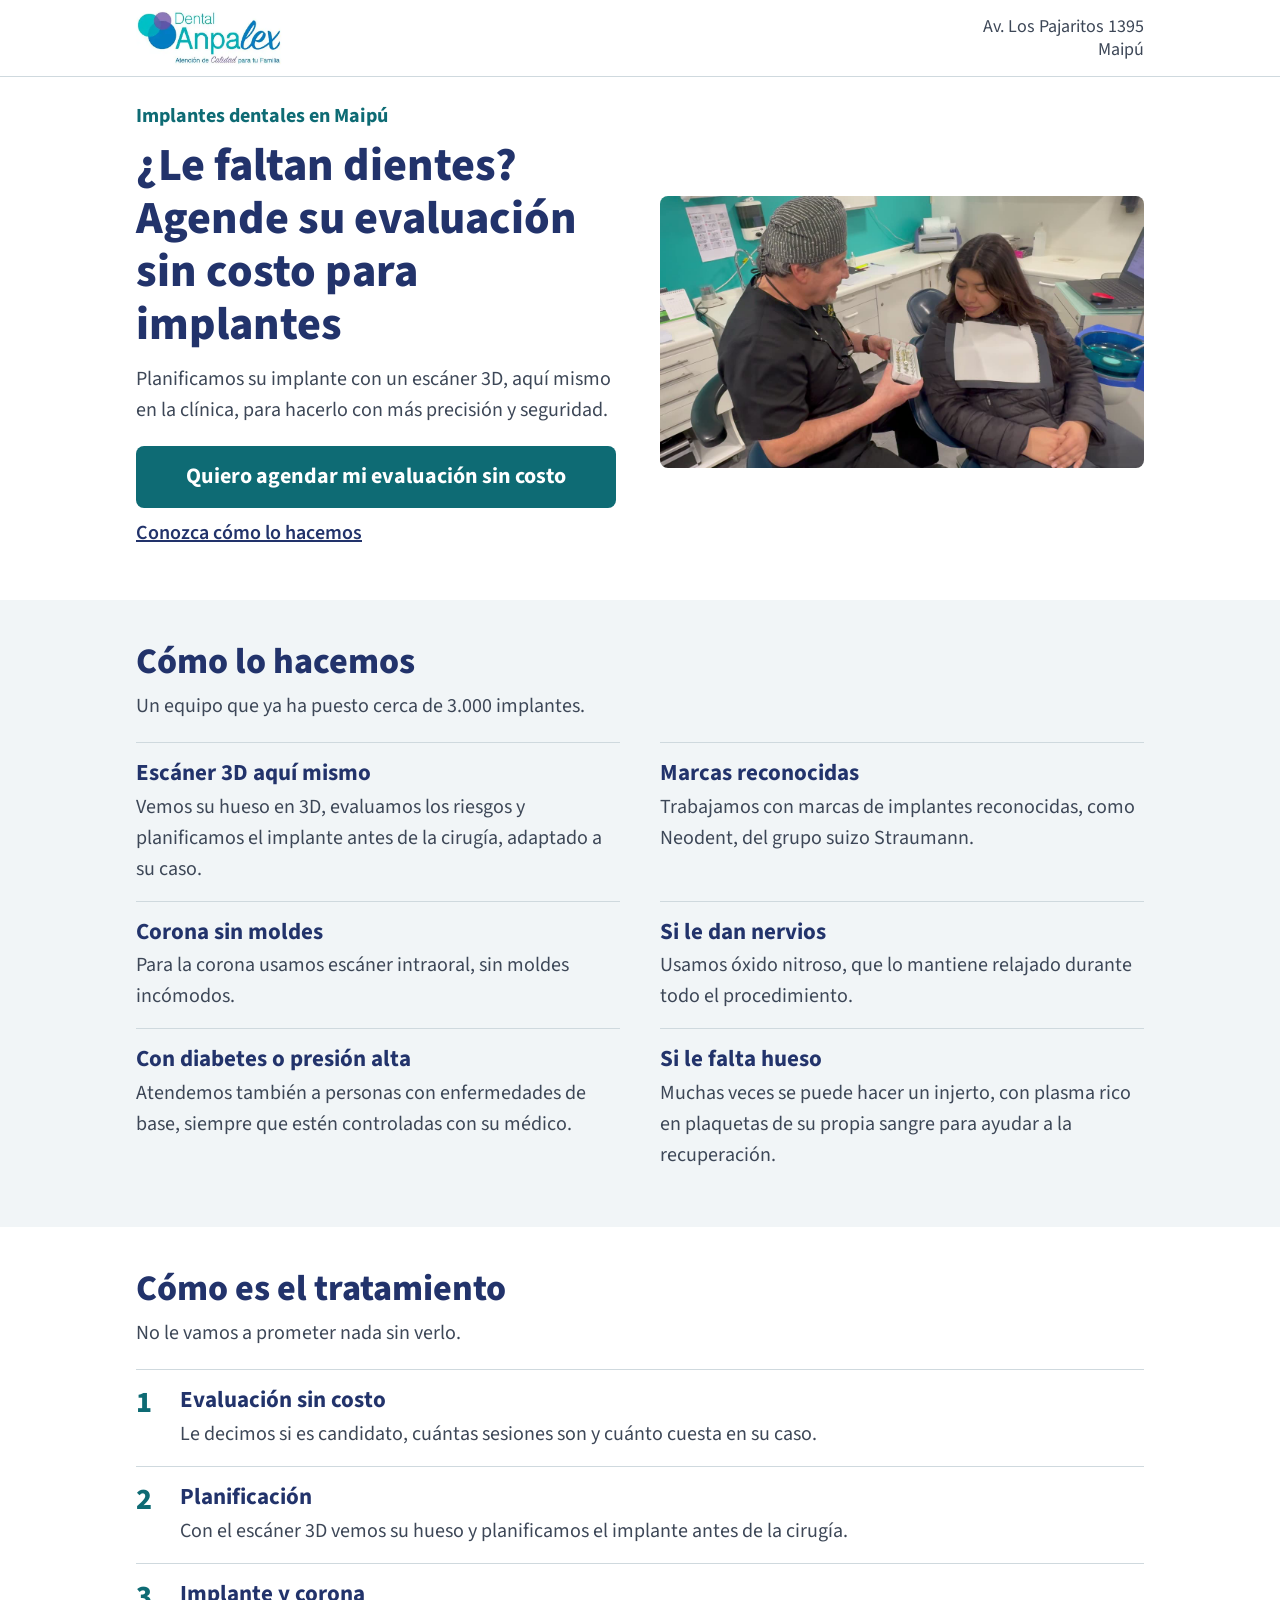
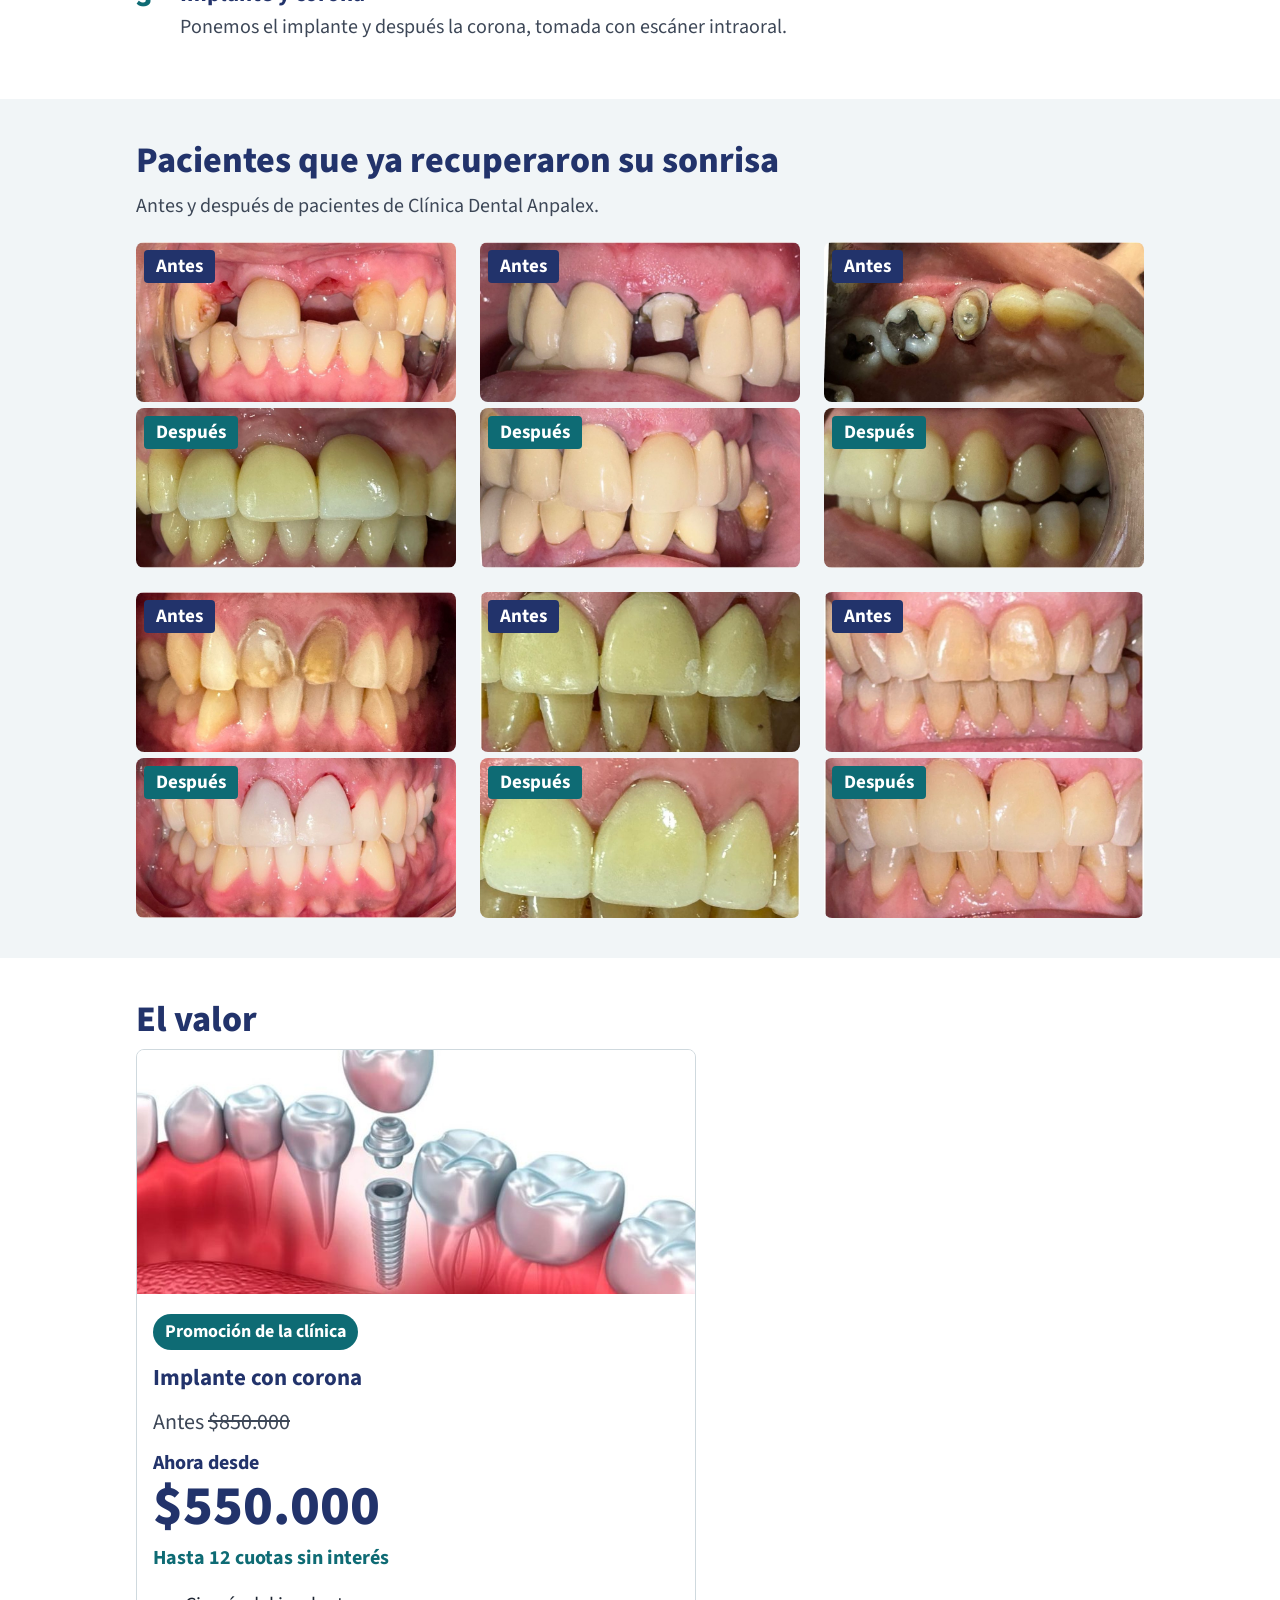
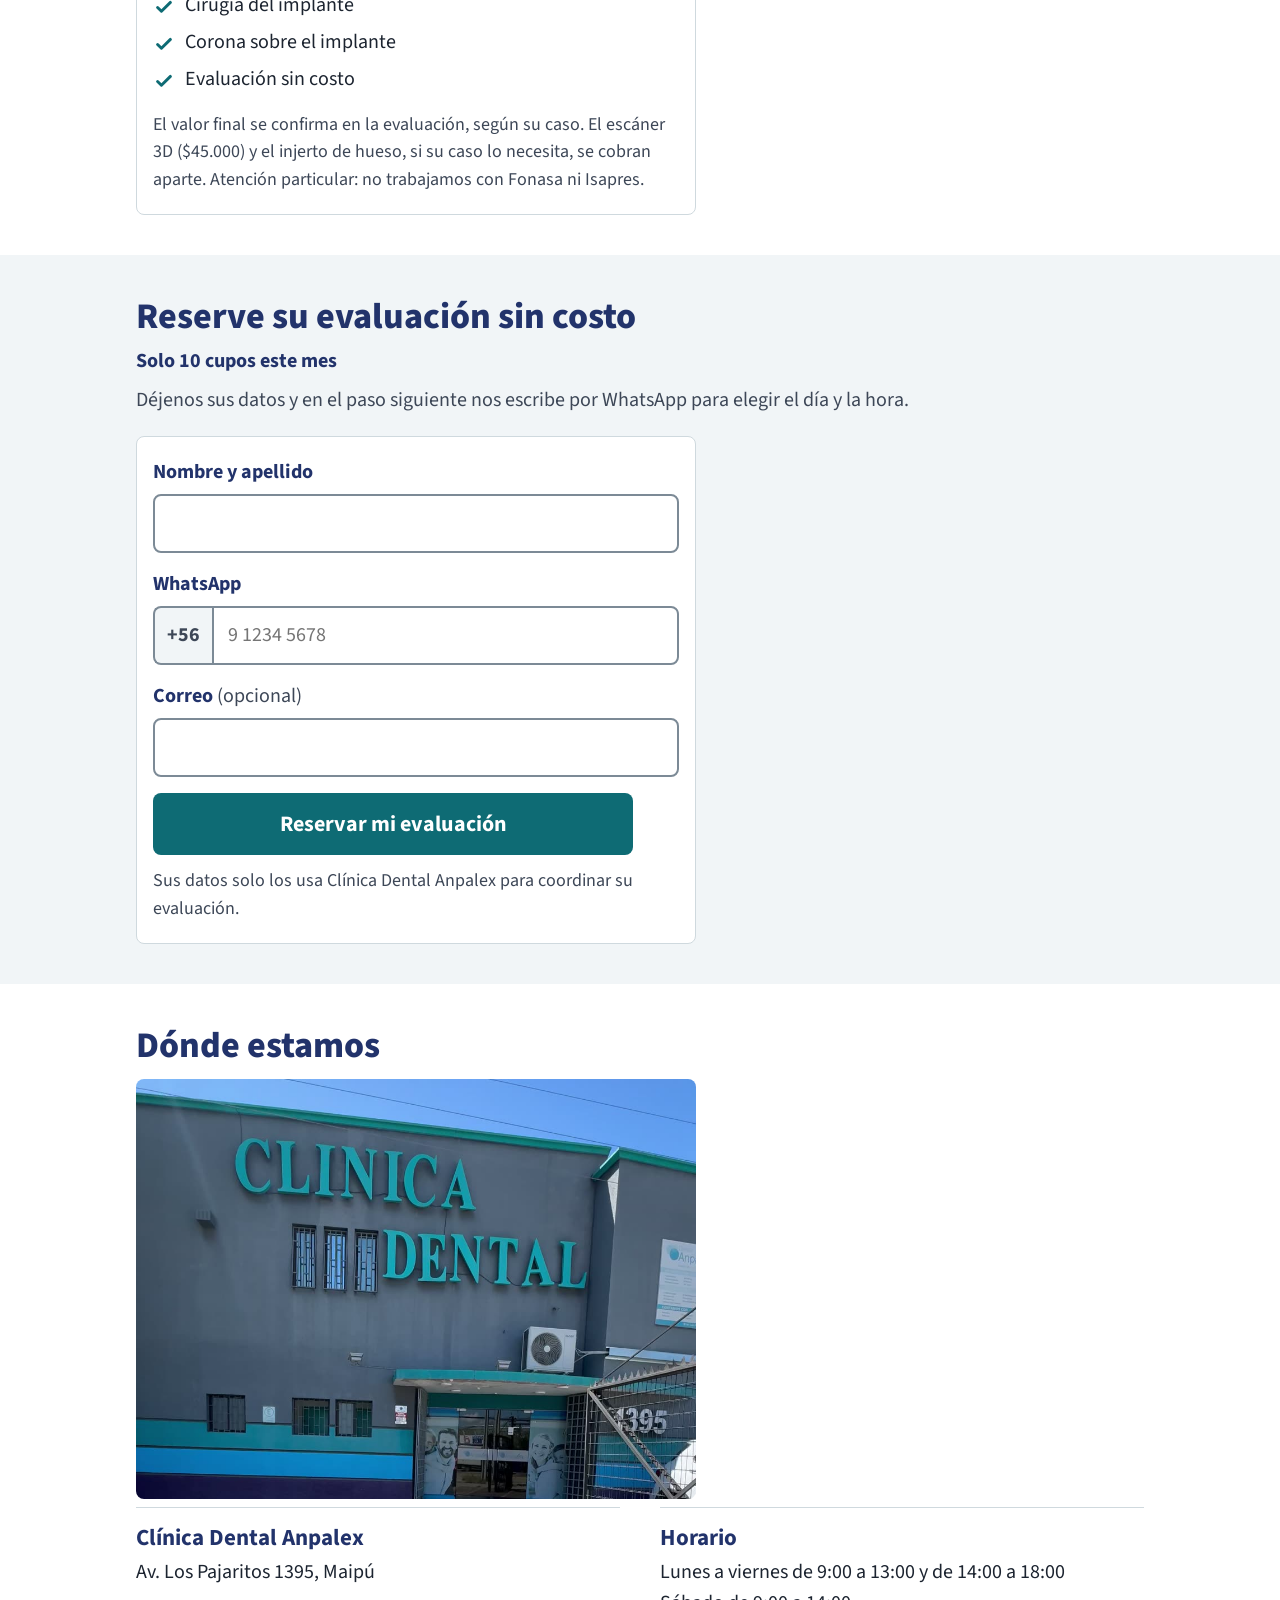
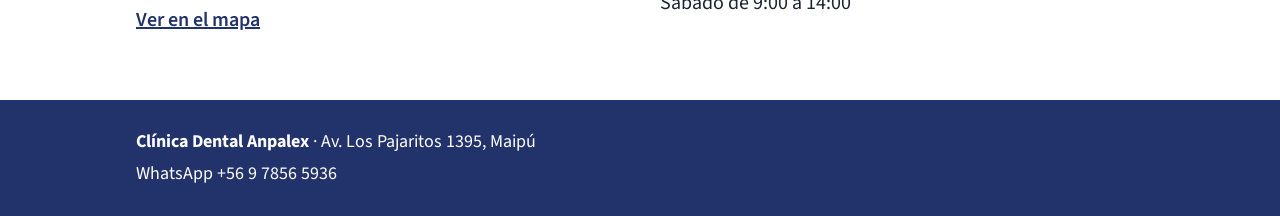
==== index.html @ 8068772f "Promoción: antes $850.000, ahora desde $550.000" ====
<!doctype html>
<html lang="es-CL">
<head>
  <meta charset="utf-8">
  <meta name="viewport" content="width=device-width, initial-scale=1">
  <title>Implantes dentales en Maipú | Clínica Dental Anpalex</title>
  <meta name="description" content="Promoción: implante con corona antes $850.000, ahora desde $550.000, hasta 12 cuotas sin interés y evaluación sin costo. Clínica Dental Anpalex, Av. Los Pajaritos 1395, Maipú.">
  <meta property="og:title" content="Implantes dentales en Maipú | Clínica Dental Anpalex">
  <meta property="og:description" content="Evaluación sin costo. Promoción: implante con corona antes $850.000, ahora desde $550.000, hasta 12 cuotas sin interés.">
  <meta property="og:image" content="img/implante.jpg">
  <link rel="icon" href="img/logo-anpalex.png">
  <link rel="preconnect" href="https://fonts.googleapis.com">
  <link rel="preconnect" href="https://fonts.gstatic.com" crossorigin>
  <link href="https://fonts.googleapis.com/css2?family=Source+Sans+3:wght@400;600;700;800&display=swap" rel="stylesheet">
  <link rel="stylesheet" href="estilos.css">
  <script src="config.js"></script>
  <script src="pixel.js"></script>
</head>
<body>

  <div class="aviso-borrador" id="avisoBorrador" hidden>BORRADOR · los recuadros amarillos son lo que falta que mande la clínica</div>

  <header class="cabecera">
    <div class="envoltura">
      <img src="img/logo-anpalex.png" alt="Clínica Dental Anpalex" width="463" height="177">
      <div class="lugar">Av. Los Pajaritos 1395<br>Maipú</div>
    </div>
  </header>

  <!-- 1. Portada -->
  <section class="portada">
    <div class="envoltura">
      <div class="portada-texto">
        <span class="etiqueta">Implantes dentales en Maipú</span>
        <h1>¿Le faltan dientes? Agende su evaluación sin costo para implantes</h1>
        <p class="bajada">Planificamos su implante con un escáner 3D, aquí mismo en la clínica, para hacerlo con más precisión y seguridad.</p>
        <a class="boton" href="#reservar">Quiero agendar mi evaluación sin costo</a>
        <a class="secundario" href="#video">Conozca cómo lo hacemos</a>
      </div>
      <img class="foto" src="img/doctor-paciente.jpg" alt="Doctor de la clínica mostrándole un implante a una paciente en el sillón" width="1280" height="720">
    </div>
  </section>

  <!-- 2. Video del doctor (guion P) -->
  <section id="video">
    <div class="envoltura angosto">
      <div class="video" id="cajaVideo">
        <div class="hueco">Aquí va el video horizontal de la clínica (guion P).</div>
      </div>
    </div>
  </section>

  <!-- 3. Cómo lo hacemos -->
  <section class="gris" id="como">
    <div class="envoltura">
      <h2>Cómo lo hacemos</h2>
      <p class="sub">Un equipo que ya ha puesto cerca de 3.000 implantes.</p>
      <div class="grilla">
        <div class="tarjeta">
          <div><h3>Escáner 3D aquí mismo</h3><p>Vemos su hueso en 3D, evaluamos los riesgos y planificamos el implante antes de la cirugía, adaptado a su caso.</p></div>
        </div>
        <div class="tarjeta">
          <div><h3>Marcas reconocidas</h3><p>Trabajamos con marcas de implantes reconocidas, como Neodent, del grupo suizo Straumann.</p></div>
        </div>
        <div class="tarjeta">
          <div><h3>Corona sin moldes</h3><p>Para la corona usamos escáner intraoral, sin moldes incómodos.</p></div>
        </div>
        <div class="tarjeta">
          <div><h3>Si le dan nervios</h3><p>Usamos óxido nitroso, que lo mantiene relajado durante todo el procedimiento.</p></div>
        </div>
        <div class="tarjeta">
          <div><h3>Con diabetes o presión alta</h3><p>Atendemos también a personas con enfermedades de base, siempre que estén controladas con su médico.</p></div>
        </div>
        <div class="tarjeta">
          <div><h3>Si le falta hueso</h3><p>Muchas veces se puede hacer un injerto, con plasma rico en plaquetas de su propia sangre para ayudar a la recuperación.</p></div>
        </div>
      </div>
    </div>
  </section>

  <!-- 4. Cómo es el tratamiento -->
  <section>
    <div class="envoltura">
      <h2>Cómo es el tratamiento</h2>
      <p class="sub">No le vamos a prometer nada sin verlo.</p>
      <ol class="pasos">
        <li><div class="num">1</div><h3>Evaluación sin costo</h3><p>Le decimos si es candidato, cuántas sesiones son y cuánto cuesta en su caso.</p></li>
        <li><div class="num">2</div><h3>Planificación</h3><p>Con el escáner 3D vemos su hueso y planificamos el implante antes de la cirugía.</p></li>
        <li><div class="num">3</div><h3>Implante y corona</h3><p>Ponemos el implante y después la corona, tomada con escáner intraoral.</p></li>
      </ol>
    </div>
  </section>

  <!-- 5. Pacientes reales (fotos que mandó la clínica el 27-10, chat 53) -->
  <section class="gris">
    <div class="envoltura">
      <h2>Pacientes que ya recuperaron su sonrisa</h2>
      <p class="sub">Antes y después de pacientes de Clínica Dental Anpalex.</p>
      <div class="casos">
        <figure class="caso">
          <div><span>Antes</span><img src="img/caso-1-antes.jpg" alt="Dientes del paciente 1 antes del tratamiento" width="1000" height="500" loading="lazy"></div>
          <div><span class="despues">Después</span><img src="img/caso-1-despues.jpg" alt="Dientes del paciente 1 después del tratamiento" width="1000" height="500" loading="lazy"></div>
        </figure>
        <figure class="caso">
          <div><span>Antes</span><img src="img/caso-2-antes.jpg" alt="Dientes del paciente 2 antes del tratamiento" width="1000" height="500" loading="lazy"></div>
          <div><span class="despues">Después</span><img src="img/caso-2-despues.jpg" alt="Dientes del paciente 2 después del tratamiento" width="1000" height="500" loading="lazy"></div>
        </figure>
        <figure class="caso">
          <div><span>Antes</span><img src="img/caso-3-antes.jpg" alt="Dientes del paciente 3 antes del tratamiento" width="1000" height="500" loading="lazy"></div>
          <div><span class="despues">Después</span><img src="img/caso-3-despues.jpg" alt="Dientes del paciente 3 después del tratamiento" width="1000" height="500" loading="lazy"></div>
        </figure>
        <figure class="caso">
          <div><span>Antes</span><img src="img/caso-4-antes.jpg" alt="Dientes del paciente 4 antes del tratamiento" width="1000" height="500" loading="lazy"></div>
          <div><span class="despues">Después</span><img src="img/caso-4-despues.jpg" alt="Dientes del paciente 4 después del tratamiento" width="1000" height="500" loading="lazy"></div>
        </figure>
        <figure class="caso">
          <div><span>Antes</span><img src="img/caso-5-antes.jpg" alt="Dientes del paciente 5 antes del tratamiento" width="1000" height="500" loading="lazy"></div>
          <div><span class="despues">Después</span><img src="img/caso-5-despues.jpg" alt="Dientes del paciente 5 después del tratamiento" width="1000" height="500" loading="lazy"></div>
        </figure>
        <figure class="caso">
          <div><span>Antes</span><img src="img/caso-6-antes.jpg" alt="Dientes del paciente 6 antes del tratamiento" width="1000" height="500" loading="lazy"></div>
          <div><span class="despues">Después</span><img src="img/caso-6-despues.jpg" alt="Dientes del paciente 6 después del tratamiento" width="1000" height="500" loading="lazy"></div>
        </figure>
      </div>
    </div>
  </section>

  <!-- 6. Precio -->
  <section>
    <div class="envoltura">
      <h2>El valor</h2>
      <div class="precio">
        <img src="img/implante.jpg" alt="Implante dental con su corona" width="800" height="444">
        <div class="cuerpo">
          <span class="promo">Promoción de la clínica</span>
          <p class="nombre">Implante con corona</p>
          <p class="antes">Antes <s>$850.000</s></p>
          <p class="desde ahora">Ahora desde</p>
          <div class="valor">$550.000</div>
          <span class="cuotas">Hasta 12 cuotas sin interés</span>
          <ul class="incluye">
            <li>Cirugía del implante</li>
            <li>Corona sobre el implante</li>
            <li>Evaluación sin costo</li>
          </ul>
          <p class="letra-chica">El valor final se confirma en la evaluación, según su caso. El escáner 3D ($45.000) y el injerto de hueso, si su caso lo necesita, se cobran aparte. Atención particular: no trabajamos con Fonasa ni Isapres.</p>
        </div>
      </div>
    </div>
  </section>

  <!-- 7. Cupos + formulario -->
  <section class="gris" id="reservar">
    <div class="envoltura">
      <h2>Reserve su evaluación sin costo</h2>
      <span class="cupos">Solo 10 cupos este mes</span>
      <p class="sub">Déjenos sus datos y en el paso siguiente nos escribe por WhatsApp para elegir el día y la hora.</p>
      <form class="formulario" id="formulario" novalidate>
        <div class="campo" id="campoNombre">
          <label for="nombre">Nombre y apellido</label>
          <input id="nombre" name="nombre" autocomplete="name" required>
          <div class="error">Escriba su nombre y apellido.</div>
        </div>
        <div class="campo" id="campoTelefono">
          <label for="telefono">WhatsApp</label>
          <div class="prefijo"><b>+56</b><input id="telefono" name="telefono" type="tel" inputmode="numeric" autocomplete="tel-national" placeholder="9 1234 5678" required></div>
          <div class="error">Escriba un celular de 9 dígitos que empiece con 9.</div>
        </div>
        <div class="campo" id="campoCorreo">
          <label for="correo">Correo <span>(opcional)</span></label>
          <input id="correo" name="correo" type="email" autocomplete="email">
          <div class="error">Revise el correo o déjelo en blanco.</div>
        </div>
        <button class="boton ancho" type="submit" id="enviar">Reservar mi evaluación</button>
        <p class="privacidad">Sus datos solo los usa Clínica Dental Anpalex para coordinar su evaluación.</p>
      </form>
    </div>
  </section>

  <!-- 8. La clínica -->
  <section>
    <div class="envoltura">
      <h2>Dónde estamos</h2>
      <img class="foto" src="img/fachada.jpg" alt="Fachada de Clínica Dental Anpalex, Av. Los Pajaritos 1395" width="1000" height="750" loading="lazy">
      <div class="clinica">
        <div class="tarjeta">
          <h3>Clínica Dental Anpalex</h3>
          <p>Av. Los Pajaritos 1395, Maipú</p>
          <p style="margin-top:8px;"><a href="https://www.google.com/maps/search/?api=1&query=Av.+Los+Pajaritos+1395,+Maip%C3%BA" target="_blank" rel="noopener">Ver en el mapa</a></p>
        </div>
        <div class="tarjeta">
          <h3>Horario</h3>
          <p>Lunes a viernes de 9:00 a 13:00 y de 14:00 a 18:00</p>
          <p>Sábado de 9:00 a 14:00</p>
        </div>
      </div>
    </div>
  </section>

  <footer>
    <div class="envoltura">
      <p><strong>Clínica Dental Anpalex</strong> · Av. Los Pajaritos 1395, Maipú</p>
      <p>WhatsApp +56 9 7856 5936</p>
    </div>
  </footer>

  <div class="fijo" id="fijo"><a class="boton ancho" href="#reservar">Reservar mi evaluación sin costo</a></div>

  <script>
    (function () {
      var C = window.ANPALEX || {};

      // Video: si está configurado, reemplaza el recuadro amarillo. Si no, la sección se quita
      // (la página ya está publicada: el público no debe ver el recuadro) y el enlace baja a «Cómo lo hacemos».
      if (!C.video) {
        document.getElementById("video").remove();
        document.querySelector('.portada .secundario').setAttribute("href", "#como");
      } else {
        var caja = document.getElementById("cajaVideo");
        caja.innerHTML = /youtube\.com|youtu\.be/.test(C.video)
          ? '<iframe src="' + C.video + '" title="Implantes en Clínica Anpalex" allow="accelerometer; autoplay; encrypted-media; picture-in-picture" allowfullscreen></iframe>'
          : '<video src="' + C.video + '" controls playsinline preload="metadata"></video>';
      }

      // Aviso de borrador mientras quede algún recuadro amarillo
      if (document.querySelector(".hueco")) document.getElementById("avisoBorrador").hidden = false;

      // Botón fijo: se esconde cuando está a la vista el botón de arriba o el formulario
      var fijo = document.getElementById("fijo");
      if ("IntersectionObserver" in window) {
        var aLaVista = new Map();
        var observador = new IntersectionObserver(function (e) {
          e.forEach(function (x) { aLaVista.set(x.target, x.isIntersecting); });
          fijo.classList.toggle("oculto", Array.from(aLaVista.values()).some(Boolean));
        }, { threshold: 0.15 });
        observador.observe(document.querySelector(".portada .boton"));
        observador.observe(document.getElementById("reservar"));
      }

      // Teléfono chileno: deja 9 dígitos que empiezan con 9 (acepta que lo escriban con +56 o espacios)
      function limpiarTelefono(v) {
        var d = String(v).replace(/\D/g, "");
        if (d.length === 11 && d.indexOf("56") === 0) d = d.slice(2);
        return /^9\d{8}$/.test(d) ? d : null;
      }

      var form = document.getElementById("formulario");
      form.addEventListener("submit", function (ev) {
        ev.preventDefault();
        var nombre = form.nombre.value.trim().replace(/\s+/g, " ");
        var telefono = limpiarTelefono(form.telefono.value);
        var correo = form.correo.value.trim();
        var okNombre = nombre.length >= 3;
        var okCorreo = !correo || /^[^\s@]+@[^\s@]+\.[^\s@]+$/.test(correo);
        document.getElementById("campoNombre").classList.toggle("mal", !okNombre);
        document.getElementById("campoTelefono").classList.toggle("mal", !telefono);
        document.getElementById("campoCorreo").classList.toggle("mal", !okCorreo);
        if (!okNombre || !telefono || !okCorreo) return;

        var params = new URLSearchParams(location.search);
        var datos = {
          nombre: nombre,
          telefono: "56" + telefono,
          correo: correo,
          origen: "pagina-implantes",
          utm_source: params.get("utm_source") || "",
          utm_campaign: params.get("utm_campaign") || "",
          utm_content: params.get("utm_content") || "",
          fbclid: params.get("fbclid") || "",
        };

        var boton = document.getElementById("enviar");
        boton.disabled = true;
        boton.textContent = "Enviando…";

        if (window.fbq) window.fbq("track", "Lead", { content_name: "Implantes" });

        var irAGracias = function () {
          location.href = "gracias.html?n=" + encodeURIComponent(nombre.split(" ")[0]);
        };
        if (!C.guardarDatosEn) return irAGracias();
        var listo = false;
        var seguir = function () { if (!listo) { listo = true; irAGracias(); } };
        fetch(C.guardarDatosEn, {
          method: "POST",
          headers: { "Content-Type": "application/json" },
          body: JSON.stringify(datos),
          keepalive: true,
        }).then(seguir, seguir);
        setTimeout(seguir, 2500);
      });
    })();
  </script>
</body>
</html>
---- estilos.css ----
:root {
  --azul: #22336b;
  --boton: #0e6b74;
  --boton-osc: #0a545b;
  --texto: #1c2430;
  --suave: #3d4757;
  --fondo: #ffffff;
  --fondo-2: #f1f5f7;
  --borde: #cfd9de;
  --borde-campo: #7c8a96;
  --rojo: #a61b12;
  --verde-wa: #0f7a3d;
  --radio: 8px;
}

* { box-sizing: border-box; }
html { scroll-behavior: smooth; }
@media (prefers-reduced-motion: reduce) { html { scroll-behavior: auto; } }
body {
  margin: 0;
  font-family: "Source Sans 3", system-ui, -apple-system, "Segoe UI", Roboto, sans-serif;
  color: var(--texto);
  background: var(--fondo);
  font-size: 20px;
  line-height: 1.55;
}
img { max-width: 100%; height: auto; display: block; }
a { color: inherit; }
:focus-visible { outline: 3px solid var(--azul); outline-offset: 2px; }

.envoltura { max-width: 1040px; margin: 0 auto; padding: 0 16px; }
.angosto { max-width: 720px; }
.foto { width: 100%; border-radius: var(--radio); }

/* Encabezado */
.cabecera { border-bottom: 1px solid var(--borde); background: #fff; }
.cabecera .envoltura { display: flex; align-items: center; justify-content: space-between; min-height: 76px; padding-top: 8px; padding-bottom: 8px; gap: 12px; }
.cabecera img { height: 56px; width: auto; flex: none; }
.cabecera .lugar { font-size: 18px; line-height: 1.3; color: var(--suave); text-align: right; }

/* Títulos */
h1 { font-size: clamp(32px, 8.4vw, 46px); line-height: 1.15; font-weight: 800; color: var(--azul); margin: 8px 0 12px; }
h2 { font-size: clamp(29px, 7vw, 36px); line-height: 1.2; font-weight: 800; color: var(--azul); margin: 0 0 8px; }
h3 { font-size: 23px; line-height: 1.25; font-weight: 700; color: var(--azul); margin: 0 0 4px; }

/* Portada */
.portada { padding: 24px 0 40px; }
.portada .envoltura { display: grid; gap: 24px; }
@media (min-width: 900px) { .portada .envoltura { grid-template-columns: 1fr 1fr; gap: 40px; align-items: center; } }
.etiqueta { display: block; color: var(--boton); font-weight: 700; font-size: 20px; }
.bajada { color: var(--suave); margin: 0 0 20px; }

/* Botones */
.boton {
  display: flex; align-items: center; justify-content: center; gap: 10px;
  width: 100%; min-height: 62px; padding: 12px 20px;
  background: var(--boton); color: #fff; text-decoration: none; text-align: center;
  border: 0; border-radius: var(--radio); cursor: pointer;
  font: inherit; font-size: 22px; font-weight: 700; line-height: 1.25;
}
.boton:hover { background: var(--boton-osc); }
.boton.wa { background: var(--verde-wa); }
.boton.wa:hover { background: #0b5f2f; }
.boton:disabled { opacity: .7; cursor: default; }
.secundario { display: flex; align-items: center; justify-content: center; min-height: 52px; color: var(--azul); font-weight: 600; }

/* Secciones */
section { padding: 40px 0; }
section.gris { background: var(--fondo-2); }
.sub { color: var(--suave); margin: 0 0 20px; }

/* Video */
.video { position: relative; aspect-ratio: 16 / 9; border-radius: var(--radio); overflow: hidden; background: #0f1b33; }
.video iframe, .video video { position: absolute; inset: 0; width: 100%; height: 100%; border: 0; }

/* Huecos del borrador (lo que falta que mande la clínica) */
.hueco { border: 2px dashed #e0a100; background: #fff8e6; color: #7a5a00; border-radius: var(--radio); display: flex; align-items: center; justify-content: center; text-align: center; padding: 20px; font-weight: 700; font-size: 18px; }
.video .hueco { position: absolute; inset: 0; }
.aviso-borrador { background: #fff3cd; color: #6b5200; text-align: center; font-size: 18px; font-weight: 700; padding: 8px 16px; }

/* Lista de «Cómo lo hacemos» */
.grilla { display: grid; grid-template-columns: 1fr; column-gap: 40px; }
@media (min-width: 720px) { .grilla { grid-template-columns: 1fr 1fr; } }
.tarjeta { border-top: 1px solid var(--borde); padding: 16px 0; }
.tarjeta p { margin: 0; color: var(--suave); }

/* Pasos */
.pasos { list-style: none; padding: 0; margin: 0; }
.pasos li { display: grid; grid-template-columns: 44px 1fr; border-top: 1px solid var(--borde); padding: 16px 0; }
.pasos .num { grid-row: 1 / span 2; font-size: 30px; line-height: 1.1; font-weight: 800; color: var(--boton); }
.pasos p { margin: 0; color: var(--suave); }

/* Casos */
.casos { display: grid; grid-template-columns: 1fr; gap: 24px; }
.casos .hueco { aspect-ratio: 1 / 1; }
.caso { margin: 0; display: grid; gap: 6px; }
.caso div { position: relative; }
.caso img { width: 100%; height: auto; aspect-ratio: 2 / 1; object-fit: cover; border-radius: var(--radio); }
.caso span { position: absolute; top: 8px; left: 8px; padding: 2px 12px; border-radius: 4px; background: var(--azul); color: #fff; font-size: 19px; font-weight: 700; }
.caso span.despues { background: var(--boton); }
@media (min-width: 720px) { .casos { grid-template-columns: 1fr 1fr; } }
@media (min-width: 1000px) { .casos { grid-template-columns: 1fr 1fr 1fr; } }

/* Precio */
.precio { border: 1px solid var(--borde); border-radius: var(--radio); overflow: hidden; max-width: 560px; }
.precio img { width: 100%; height: auto; aspect-ratio: 16 / 7; object-fit: cover; }
.precio .cuerpo { padding: 20px 16px; }
.precio .nombre { font-weight: 700; color: var(--azul); font-size: 23px; margin: 0; }
.precio .desde { color: var(--suave); margin: 8px 0 0; }
.precio .promo { display: inline-block; background: var(--boton); color: #fff; font-weight: 700; font-size: 18px; padding: 4px 12px; border-radius: 999px; margin-bottom: 10px; }
.precio .antes { color: var(--suave); font-size: 22px; margin: 10px 0 0; }
.precio .antes s { text-decoration-line: line-through; text-decoration-thickness: 2px; }
.precio .ahora { color: var(--azul); font-weight: 700; }
.precio .valor { font-size: clamp(46px, 12vw, 56px); font-weight: 800; color: var(--azul); line-height: 1; margin: 0 0 8px; }
.precio .cuotas { display: block; color: var(--boton); font-weight: 700; }
.incluye { list-style: none; padding: 0; margin: 16px 0 0; display: grid; gap: 6px; }
.incluye li { display: flex; gap: 10px; align-items: flex-start; }
.incluye li::before { content: ""; flex: 0 0 22px; height: 22px; margin-top: 6px; background: url("data:image/svg+xml,%3Csvg xmlns='http://www.w3.org/2000/svg' viewBox='0 0 24 24' fill='none' stroke='%230e6b74' stroke-width='3.2' stroke-linecap='round' stroke-linejoin='round'%3E%3Cpath d='M5 12.5l4.2 4.2L19 7'/%3E%3C/svg%3E") center / 22px no-repeat; }
.letra-chica { font-size: 18px; color: var(--suave); margin: 16px 0 0; }

/* Cupos + formulario */
.cupos { display: block; font-weight: 700; color: var(--azul); margin: 0 0 8px; }
.formulario { background: #fff; border: 1px solid var(--borde); border-radius: var(--radio); padding: 20px 16px; max-width: 560px; }
.campo { margin-bottom: 16px; }
.campo label { display: block; font-weight: 700; margin-bottom: 6px; color: var(--azul); }
.campo label span { font-weight: 400; color: var(--suave); }
.campo input { width: 100%; min-height: 58px; font: inherit; padding: 12px 14px; border: 2px solid var(--borde-campo); border-radius: var(--radio); background: #fff; color: var(--texto); }
.campo input:focus { outline: 3px solid var(--azul); outline-offset: 0; border-color: var(--azul); }
.campo .error { display: none; color: var(--rojo); font-size: 18px; margin-top: 6px; }
.campo.mal input { border-color: var(--rojo); }
.campo.mal .error { display: block; }
.prefijo { display: flex; }
.prefijo b { display: flex; align-items: center; padding: 0 12px; border: 2px solid var(--borde-campo); border-right: 0; border-radius: var(--radio) 0 0 var(--radio); background: var(--fondo-2); font-weight: 700; color: var(--suave); }
.prefijo input { border-radius: 0 var(--radio) var(--radio) 0; }
.privacidad { font-size: 18px; color: var(--suave); margin: 12px 0 0; }

/* Clínica */
section .envoltura > .foto { margin: 12px 0 8px; max-width: 560px; }
.clinica { display: grid; column-gap: 40px; }
@media (min-width: 720px) { .clinica { grid-template-columns: 1fr 1fr; } }
.clinica p { color: var(--texto); }
.clinica a { display: inline-flex; align-items: center; min-height: 48px; color: var(--azul); font-weight: 600; }

/* Pie */
footer { background: var(--azul); color: #fff; padding: 24px 0 110px; font-size: 18px; }
footer p { margin: 4px 0; }

/* Botón fijo en el teléfono */
.fijo { position: fixed; left: 0; right: 0; bottom: 0; padding: 10px 16px calc(10px + env(safe-area-inset-bottom)); background: #fff; border-top: 1px solid var(--borde); z-index: 10; transition: transform .2s; }
.fijo.oculto { transform: translateY(110%); }
@media (min-width: 900px) { .fijo { display: none; } footer { padding-bottom: 24px; } .boton { max-width: 480px; } .secundario { justify-content: flex-start; } }

/* Página de gracias */
.gracias { padding: 32px 0 48px; }
.gracias .listo { width: 56px; height: 56px; color: var(--verde-wa); margin: 0 0 8px; }
.gracias .listo svg { width: 56px; height: 56px; }
.gracias .pasos { margin-top: 28px; }
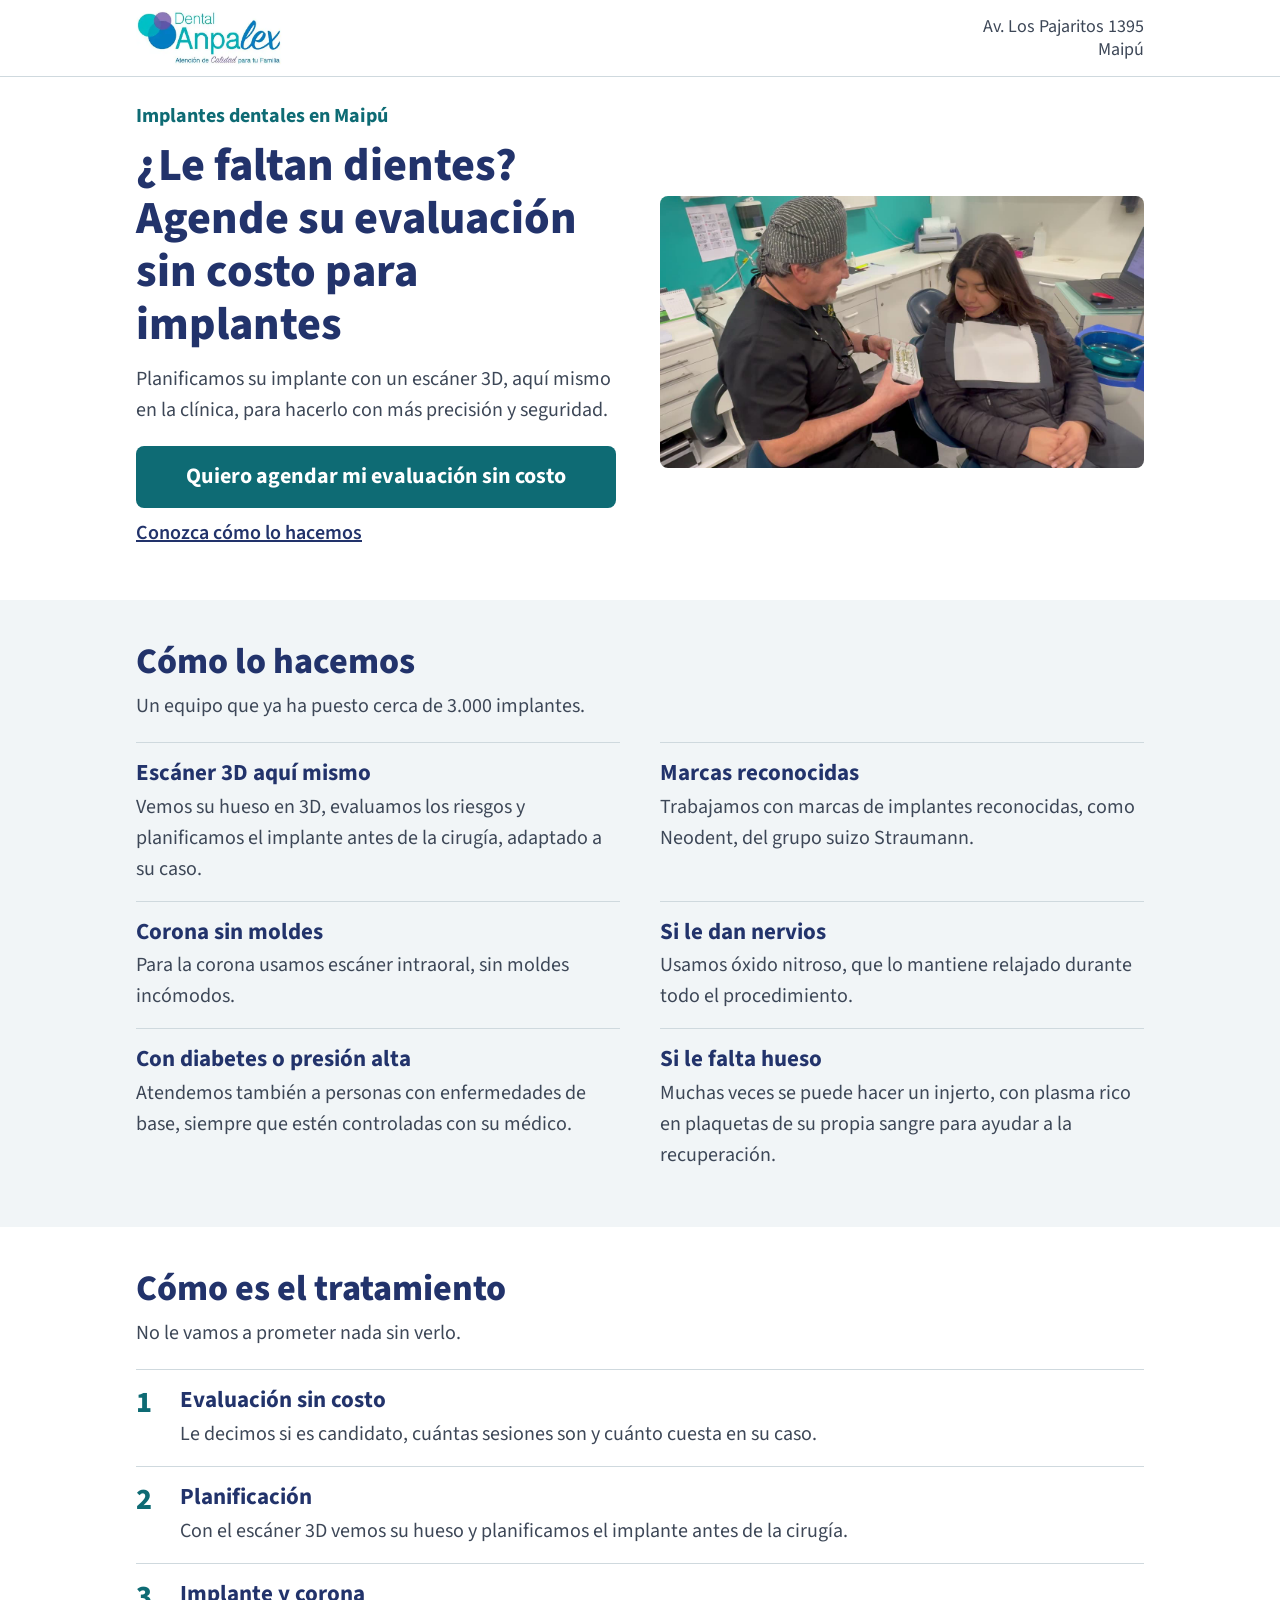
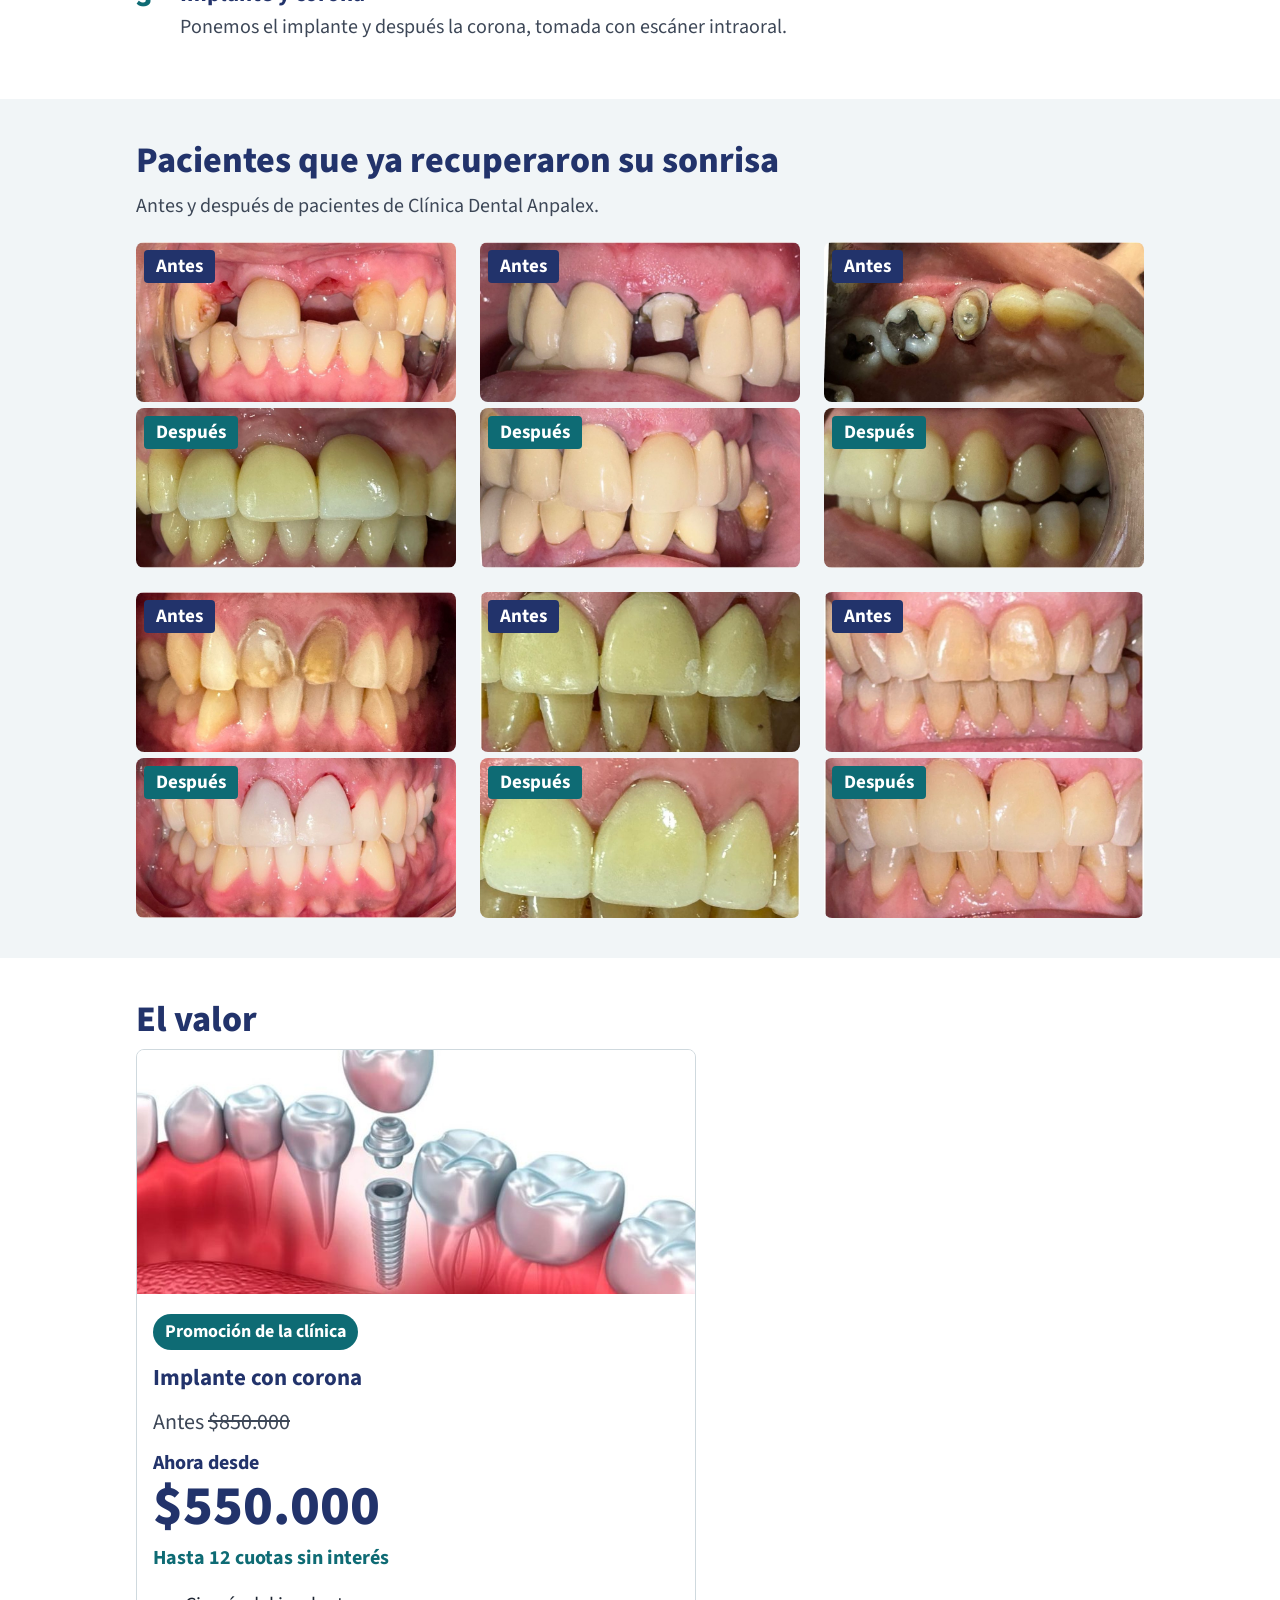
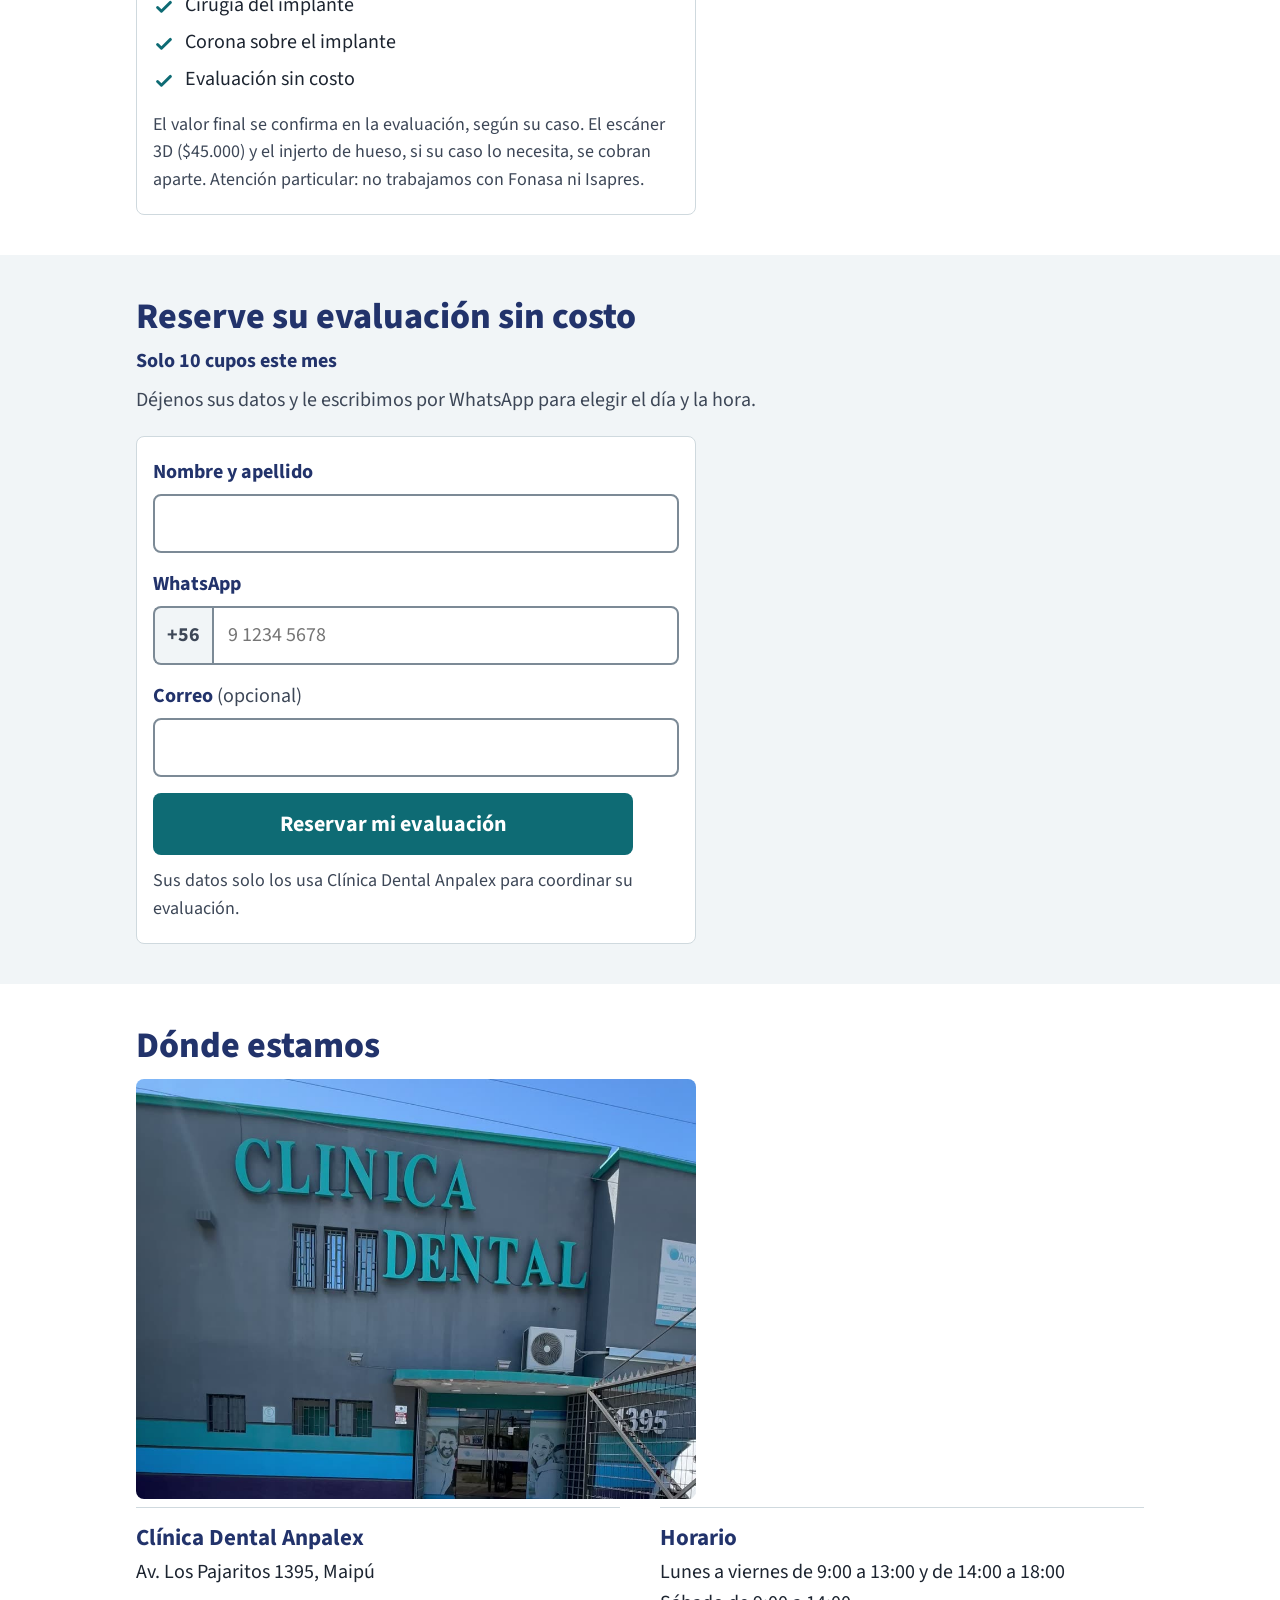
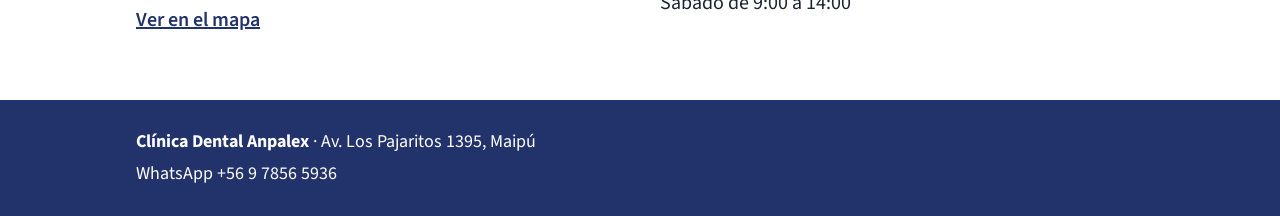
==== commit 2436e309: "Formulario: revisa que el número tenga WhatsApp y la clínica le escribe primero (12-11)" ====
--- a/index.html
+++ b/index.html
@@ -154,7 +154,7 @@
     <div class="envoltura">
       <h2>Reserve su evaluación sin costo</h2>
       <span class="cupos">Solo 10 cupos este mes</span>
-      <p class="sub">Déjenos sus datos y en el paso siguiente nos escribe por WhatsApp para elegir el día y la hora.</p>
+      <p class="sub">Déjenos sus datos y le escribimos por WhatsApp para elegir el día y la hora.</p>
       <form class="formulario" id="formulario" novalidate>
         <div class="campo" id="campoNombre">
           <label for="nombre">Nombre y apellido</label>
@@ -170,6 +170,9 @@
           <label for="correo">Correo <span>(opcional)</span></label>
           <input id="correo" name="correo" type="email" autocomplete="email">
           <div class="error">Revise el correo o déjelo en blanco.</div>
+        </div>
+        <div aria-hidden="true" style="position:absolute;left:-9999px;width:1px;height:1px;overflow:hidden;">
+          <label for="empresa">Empresa</label><input id="empresa" name="empresa" tabindex="-1" autocomplete="off">
         </div>
         <button class="boton ancho" type="submit" id="enviar">Reservar mi evaluación</button>
         <p class="privacidad">Sus datos solo los usa Clínica Dental Anpalex para coordinar su evaluación.</p>
@@ -262,32 +265,58 @@
           nombre: nombre,
           telefono: "56" + telefono,
           correo: correo,
-          origen: "pagina-implantes",
-          utm_source: params.get("utm_source") || "",
-          utm_campaign: params.get("utm_campaign") || "",
-          utm_content: params.get("utm_content") || "",
-          fbclid: params.get("fbclid") || "",
+          origen: params.get("utm_campaign") || params.get("utm_source") || "pagina-implantes",
+          empresa: form.empresa.value,
         };
 
         var boton = document.getElementById("enviar");
         boton.disabled = true;
-        boton.textContent = "Enviando…";
-
-        if (window.fbq) window.fbq("track", "Lead", { content_name: "Implantes" });
-
-        var irAGracias = function () {
-          location.href = "gracias.html?n=" + encodeURIComponent(nombre.split(" ")[0]);
+        boton.textContent = "Revisando su WhatsApp…";
+
+        var primerNombre = nombre.split(" ")[0];
+        var irAGracias = function (estado) {
+          location.href = "gracias.html?n=" + encodeURIComponent(primerNombre) + "&e=" + estado;
         };
-        if (!C.guardarDatosEn) return irAGracias();
+        if (!C.guardarDatosEn) return irAGracias("pendiente");
+
+        // El servidor de la clínica revisa con WhatsApp si el número existe y, si existe, el bot le
+        // escribe primero. Si no existe, se marca el campo para que lo corrija. Si el servidor no
+        // contesta, igual pasa a «gracias» con el botón para escribirnos (nunca se pierde el interesado).
+        var errTel = document.querySelector("#campoTelefono .error");
+        var textoErrTel = errTel.getAttribute("data-original") || errTel.textContent;
+        errTel.setAttribute("data-original", textoErrTel);
+        errTel.textContent = textoErrTel;
         var listo = false;
-        var seguir = function () { if (!listo) { listo = true; irAGracias(); } };
+        var corte = setTimeout(function () { if (!listo) { listo = true; irAGracias("pendiente"); } }, 20000);
         fetch(C.guardarDatosEn, {
           method: "POST",
-          headers: { "Content-Type": "application/json" },
+          headers: { "Content-Type": "text/plain;charset=UTF-8" },
           body: JSON.stringify(datos),
-          keepalive: true,
-        }).then(seguir, seguir);
-        setTimeout(seguir, 2500);
+        }).then(function (r) {
+          return r.json().catch(function () { return {}; }).then(function (j) { return { status: r.status, j: j }; });
+        }).then(function (res) {
+          if (listo) return;
+          listo = true;
+          clearTimeout(corte);
+          var j = res.j || {};
+          if (j.ok) return irAGracias(j.estado === "escrito" || j.estado === "ya_escrito" ? "escrito" : "pendiente");
+          if (res.status === 422 || res.status === 400) {
+            var campo = j.campo === "nombre" ? "campoNombre" : j.campo === "correo" ? "campoCorreo" : "campoTelefono";
+            var caja = document.getElementById(campo);
+            if (j.error) caja.querySelector(".error").textContent = j.error;
+            caja.classList.add("mal");
+            caja.querySelector("input").focus();
+            boton.disabled = false;
+            boton.textContent = "Reservar mi evaluación";
+            return;
+          }
+          irAGracias("pendiente");
+        }, function () {
+          if (listo) return;
+          listo = true;
+          clearTimeout(corte);
+          irAGracias("pendiente");
+        });
       });
     })();
   </script>
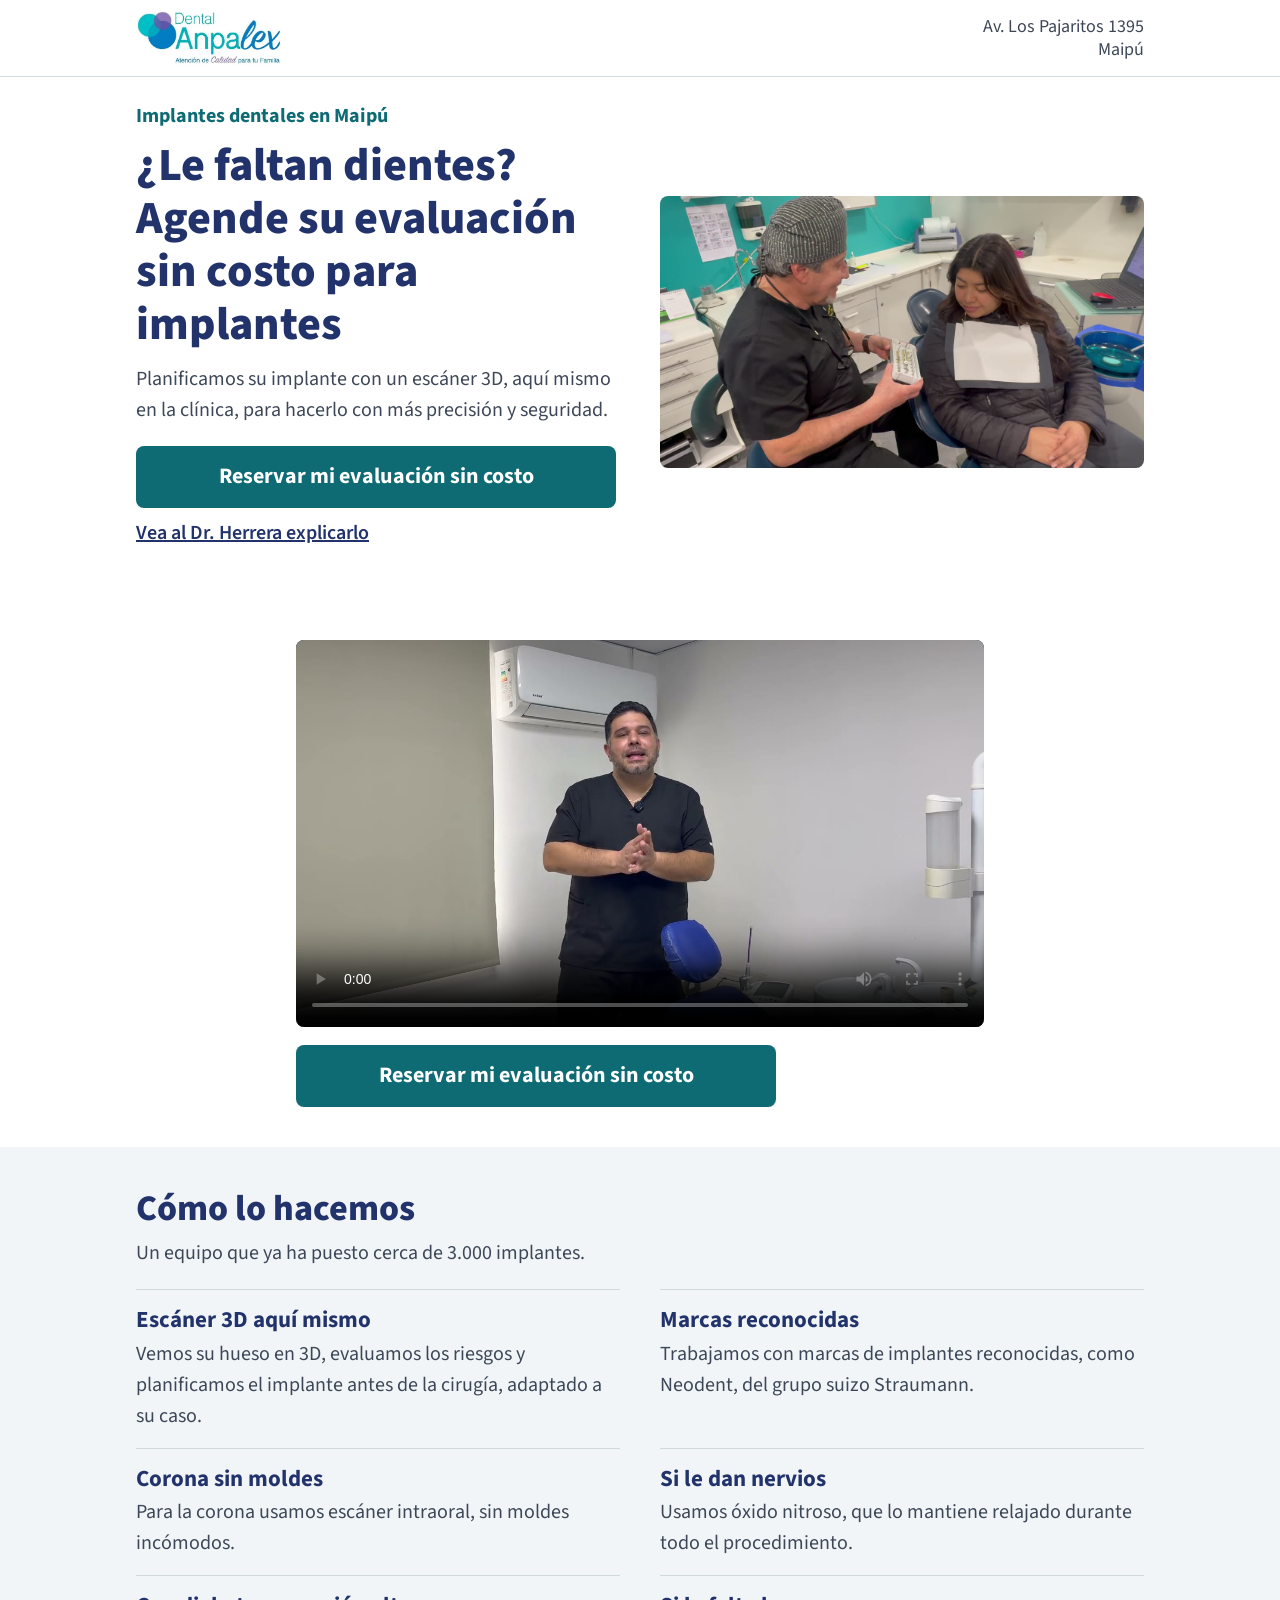
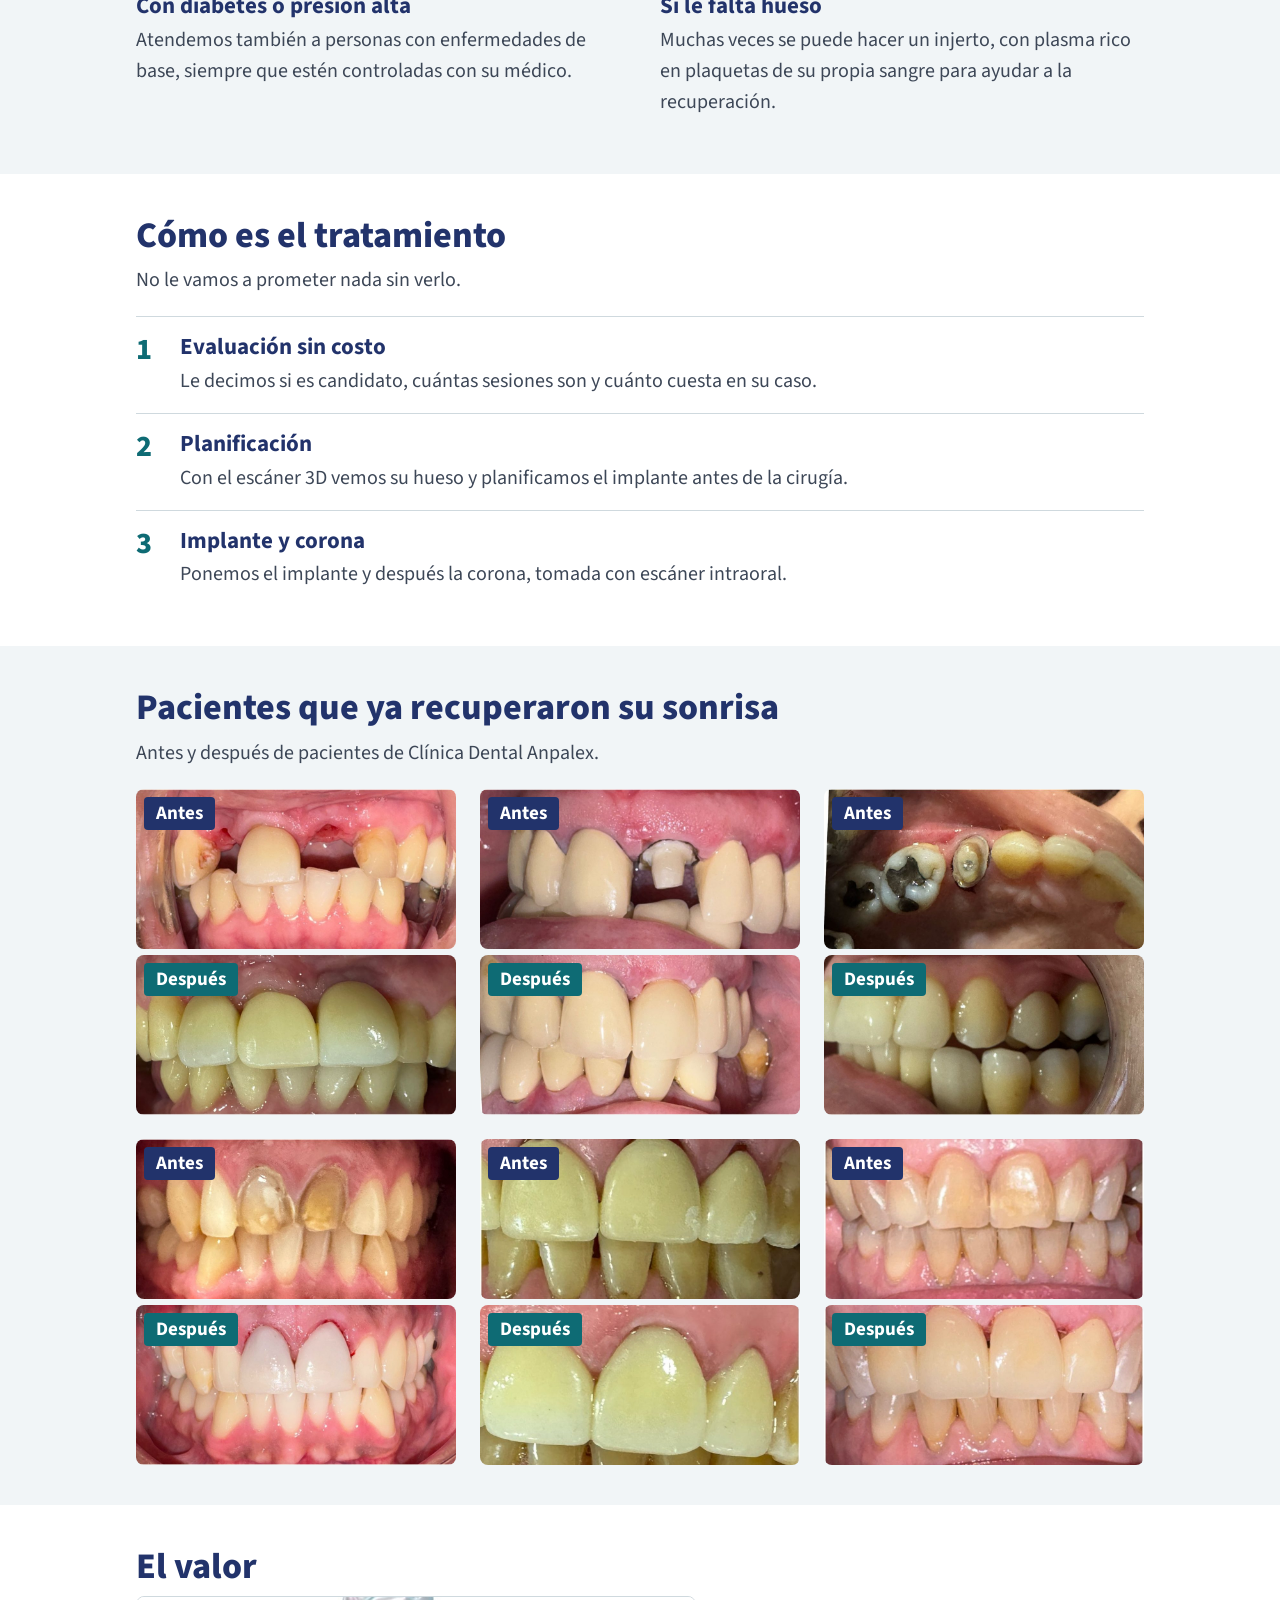
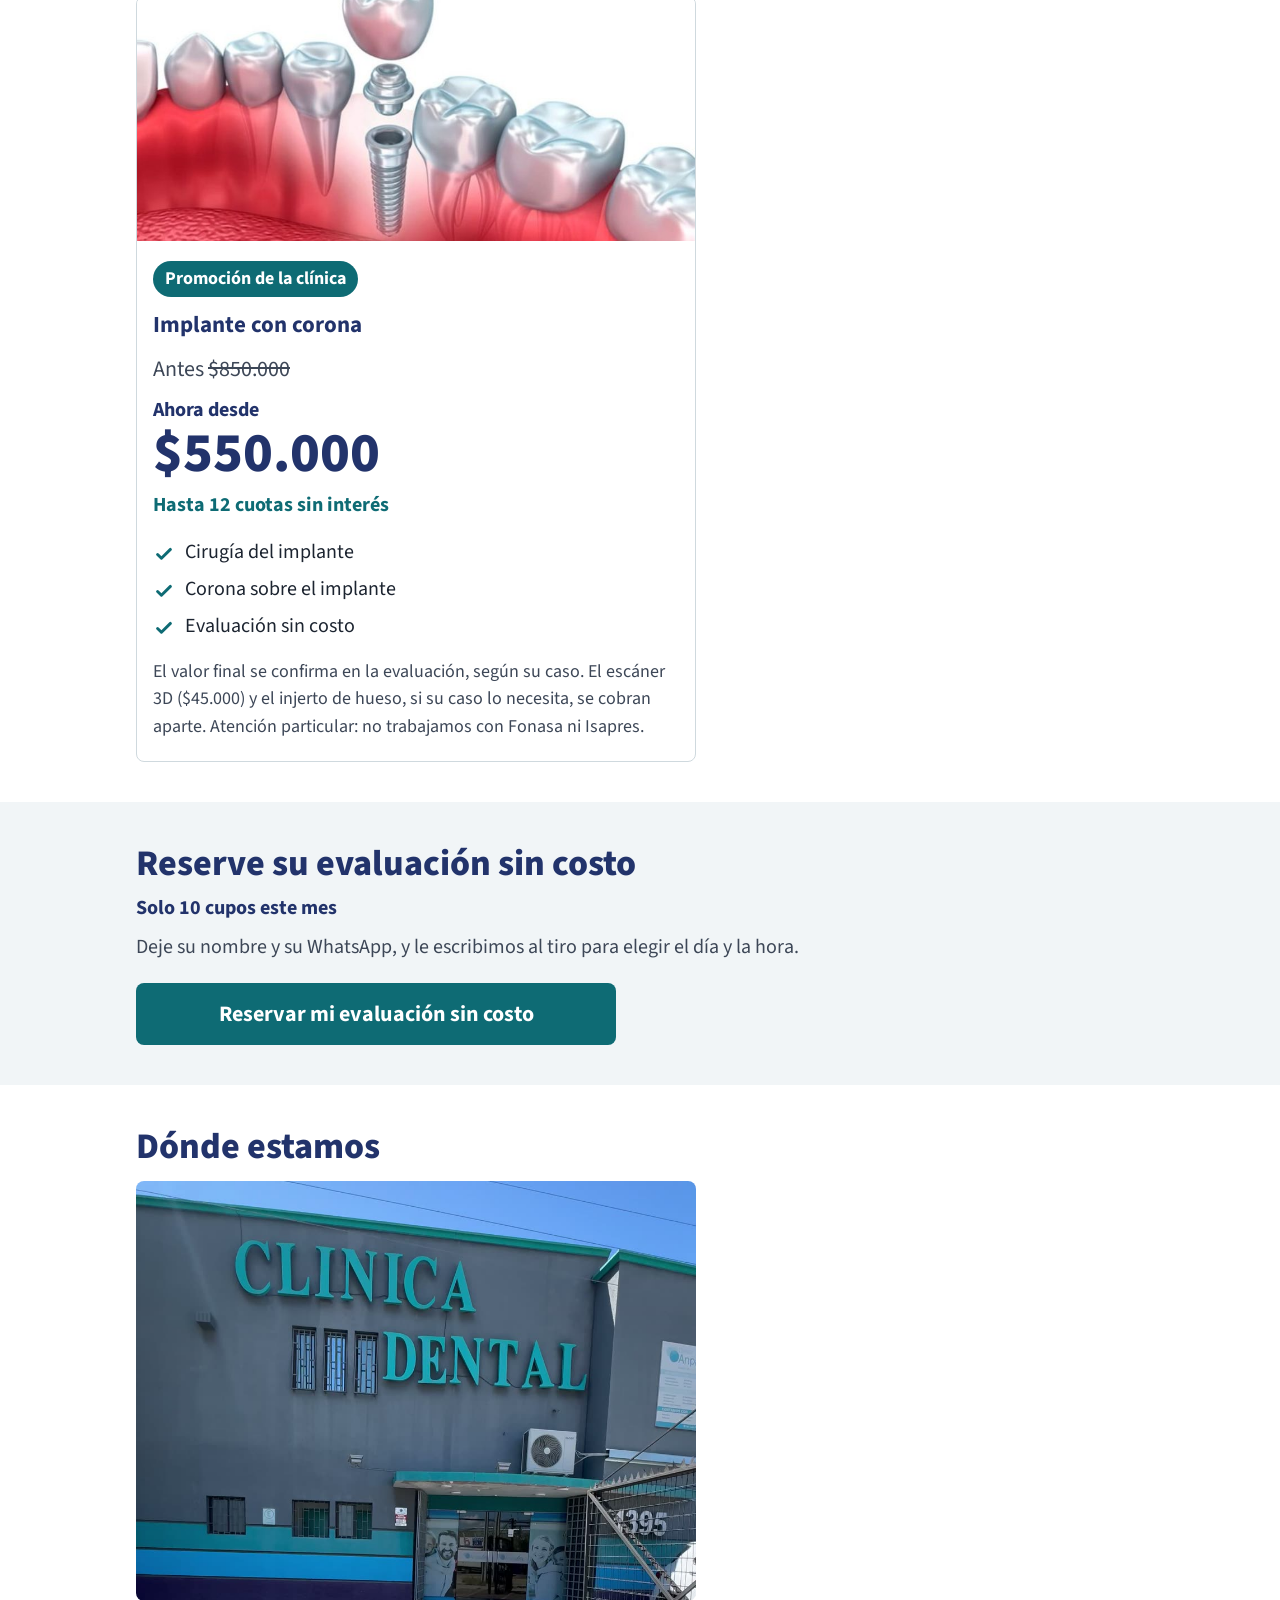
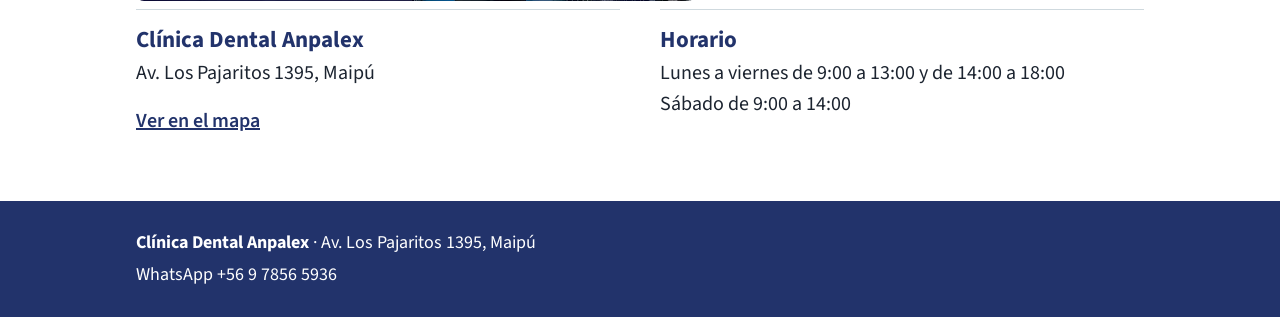
==== commit dc5753df: "Botón «Reservar» abre el formulario en una ventana (solo nombre y WhatsApp) y video completo del Dr." ====
--- a/index.html
+++ b/index.html
@@ -34,8 +34,8 @@
         <span class="etiqueta">Implantes dentales en Maipú</span>
         <h1>¿Le faltan dientes? Agende su evaluación sin costo para implantes</h1>
         <p class="bajada">Planificamos su implante con un escáner 3D, aquí mismo en la clínica, para hacerlo con más precisión y seguridad.</p>
-        <a class="boton" href="#reservar">Quiero agendar mi evaluación sin costo</a>
-        <a class="secundario" href="#video">Conozca cómo lo hacemos</a>
+        <a class="boton" href="#reservar" data-abrir>Reservar mi evaluación sin costo</a>
+        <a class="secundario" href="#video">Vea al Dr. Herrera explicarlo</a>
       </div>
       <img class="foto" src="img/doctor-paciente.jpg" alt="Doctor de la clínica mostrándole un implante a una paciente en el sillón" width="1280" height="720">
     </div>
@@ -47,6 +47,7 @@
       <div class="video" id="cajaVideo">
         <div class="hueco">Aquí va el video horizontal de la clínica (guion P).</div>
       </div>
+      <a class="boton ancho bajo-video" href="#reservar" data-abrir>Reservar mi evaluación sin costo</a>
     </div>
   </section>
 
@@ -154,29 +155,8 @@
     <div class="envoltura">
       <h2>Reserve su evaluación sin costo</h2>
       <span class="cupos">Solo 10 cupos este mes</span>
-      <p class="sub">Déjenos sus datos y le escribimos por WhatsApp para elegir el día y la hora.</p>
-      <form class="formulario" id="formulario" novalidate>
-        <div class="campo" id="campoNombre">
-          <label for="nombre">Nombre y apellido</label>
-          <input id="nombre" name="nombre" autocomplete="name" required>
-          <div class="error">Escriba su nombre y apellido.</div>
-        </div>
-        <div class="campo" id="campoTelefono">
-          <label for="telefono">WhatsApp</label>
-          <div class="prefijo"><b>+56</b><input id="telefono" name="telefono" type="tel" inputmode="numeric" autocomplete="tel-national" placeholder="9 1234 5678" required></div>
-          <div class="error">Escriba un celular de 9 dígitos que empiece con 9.</div>
-        </div>
-        <div class="campo" id="campoCorreo">
-          <label for="correo">Correo <span>(opcional)</span></label>
-          <input id="correo" name="correo" type="email" autocomplete="email">
-          <div class="error">Revise el correo o déjelo en blanco.</div>
-        </div>
-        <div aria-hidden="true" style="position:absolute;left:-9999px;width:1px;height:1px;overflow:hidden;">
-          <label for="empresa">Empresa</label><input id="empresa" name="empresa" tabindex="-1" autocomplete="off">
-        </div>
-        <button class="boton ancho" type="submit" id="enviar">Reservar mi evaluación</button>
-        <p class="privacidad">Sus datos solo los usa Clínica Dental Anpalex para coordinar su evaluación.</p>
-      </form>
+      <p class="sub">Deje su nombre y su WhatsApp, y le escribimos al tiro para elegir el día y la hora.</p>
+      <a class="boton ancho" href="#reservar" data-abrir>Reservar mi evaluación sin costo</a>
     </div>
   </section>
 
@@ -207,7 +187,31 @@
     </div>
   </footer>
 
-  <div class="fijo" id="fijo"><a class="boton ancho" href="#reservar">Reservar mi evaluación sin costo</a></div>
+  <!-- Formulario en ventana (14-11-2026, Lukas: «apretar un botón y que se abra el formulario»). Solo nombre y WhatsApp. -->
+  <dialog class="ventana" id="ventana" aria-labelledby="tituloVentana">
+    <button class="cerrar" type="button" id="cerrarVentana" aria-label="Cerrar">×</button>
+    <h2 id="tituloVentana">Reserve su evaluación sin costo</h2>
+    <p class="sub">Le escribimos por WhatsApp para elegir el día y la hora.</p>
+        <form class="formulario" id="formulario" novalidate>
+          <div class="campo" id="campoNombre">
+            <label for="nombre">Nombre y apellido</label>
+            <input id="nombre" name="nombre" autocomplete="name" required>
+            <div class="error">Escriba su nombre y apellido.</div>
+          </div>
+          <div class="campo" id="campoTelefono">
+            <label for="telefono">WhatsApp</label>
+            <div class="prefijo"><b>+56</b><input id="telefono" name="telefono" type="tel" inputmode="numeric" autocomplete="tel-national" placeholder="9 1234 5678" required></div>
+            <div class="error">Escriba un celular de 9 dígitos que empiece con 9.</div>
+          </div>
+          <div aria-hidden="true" style="position:absolute;left:-9999px;width:1px;height:1px;overflow:hidden;">
+            <label for="empresa">Empresa</label><input id="empresa" name="empresa" tabindex="-1" autocomplete="off">
+          </div>
+          <button class="boton ancho" type="submit" id="enviar">Reservar mi evaluación sin costo</button>
+          <p class="privacidad">Sus datos solo los usa Clínica Dental Anpalex para coordinar su evaluación.</p>
+        </form>
+  </dialog>
+
+  <div class="fijo" id="fijo"><a class="boton ancho" href="#reservar" data-abrir>Reservar mi evaluación sin costo</a></div>
 
   <script>
     (function () {
@@ -222,7 +226,7 @@
         var caja = document.getElementById("cajaVideo");
         caja.innerHTML = /youtube\.com|youtu\.be/.test(C.video)
           ? '<iframe src="' + C.video + '" title="Implantes en Clínica Anpalex" allow="accelerometer; autoplay; encrypted-media; picture-in-picture" allowfullscreen></iframe>'
-          : '<video src="' + C.video + '" controls playsinline preload="metadata"></video>';
+          : '<video src="' + C.video + '"' + (C.videoPortada ? ' poster="' + C.videoPortada + '"' : '') + ' controls playsinline preload="metadata"></video>';
       }
 
       // Aviso de borrador mientras quede algún recuadro amarillo
@@ -240,6 +244,19 @@
         observador.observe(document.getElementById("reservar"));
       }
 
+      // Todos los botones «Reservar» abren la ventana con el formulario (sin JS o sin <dialog>, bajan a #reservar).
+      var ventana = document.getElementById("ventana");
+      function abrirVentana(ev) {
+        if (!ventana.showModal) return;
+        ev.preventDefault();
+        ventana.showModal();
+        setTimeout(function () { document.getElementById("nombre").focus(); }, 50);
+        if (window.fbq) fbq("track", "InitiateCheckout");
+      }
+      document.querySelectorAll("[data-abrir]").forEach(function (b) { b.addEventListener("click", abrirVentana); });
+      document.getElementById("cerrarVentana").addEventListener("click", function () { ventana.close(); });
+      ventana.addEventListener("click", function (ev) { if (ev.target === ventana) ventana.close(); });
+
       // Teléfono chileno: deja 9 dígitos que empiezan con 9 (acepta que lo escriban con +56 o espacios)
       function limpiarTelefono(v) {
         var d = String(v).replace(/\D/g, "");
@@ -252,19 +269,16 @@
         ev.preventDefault();
         var nombre = form.nombre.value.trim().replace(/\s+/g, " ");
         var telefono = limpiarTelefono(form.telefono.value);
-        var correo = form.correo.value.trim();
         var okNombre = nombre.length >= 3;
-        var okCorreo = !correo || /^[^\s@]+@[^\s@]+\.[^\s@]+$/.test(correo);
         document.getElementById("campoNombre").classList.toggle("mal", !okNombre);
         document.getElementById("campoTelefono").classList.toggle("mal", !telefono);
-        document.getElementById("campoCorreo").classList.toggle("mal", !okCorreo);
-        if (!okNombre || !telefono || !okCorreo) return;
+        if (!okNombre || !telefono) return;
 
         var params = new URLSearchParams(location.search);
         var datos = {
           nombre: nombre,
           telefono: "56" + telefono,
-          correo: correo,
+          correo: "",
           origen: params.get("utm_campaign") || params.get("utm_source") || "pagina-implantes",
           empresa: form.empresa.value,
         };
@@ -301,13 +315,14 @@
           var j = res.j || {};
           if (j.ok) return irAGracias(j.estado === "escrito" || j.estado === "ya_escrito" ? "escrito" : "pendiente");
           if (res.status === 422 || res.status === 400) {
-            var campo = j.campo === "nombre" ? "campoNombre" : j.campo === "correo" ? "campoCorreo" : "campoTelefono";
+            var campo = j.campo === "nombre" ? "campoNombre" : "campoTelefono";
             var caja = document.getElementById(campo);
             if (j.error) caja.querySelector(".error").textContent = j.error;
             caja.classList.add("mal");
-            caja.querySelector("input").focus();
+            caja.scrollIntoView({ block: "center" });
+            caja.querySelector("input").focus({ preventScroll: true });
             boton.disabled = false;
-            boton.textContent = "Reservar mi evaluación";
+            boton.textContent = "Reservar mi evaluación sin costo";
             return;
           }
           irAGracias("pendiente");
--- a/estilos.css
+++ b/estilos.css
@@ -155,3 +155,11 @@
 .gracias .listo { width: 56px; height: 56px; color: var(--verde-wa); margin: 0 0 8px; }
 .gracias .listo svg { width: 56px; height: 56px; }
 .gracias .pasos { margin-top: 28px; }
+
+/* Formulario en ventana (14-11-2026) */
+.ventana { border: 0; border-radius: 12px; padding: 28px 22px 22px; width: min(460px, calc(100vw - 24px)); max-height: calc(100vh - 24px); color: var(--texto); }
+.ventana::backdrop { background: rgba(15, 23, 32, .6); }
+.ventana h2 { margin-right: 36px; }
+.ventana .formulario { margin-top: 12px; }
+.ventana .cerrar { position: absolute; top: 10px; right: 10px; width: 44px; height: 44px; border: 0; background: transparent; font-size: 34px; line-height: 1; color: var(--suave); cursor: pointer; }
+.bajo-video { margin-top: 18px; }
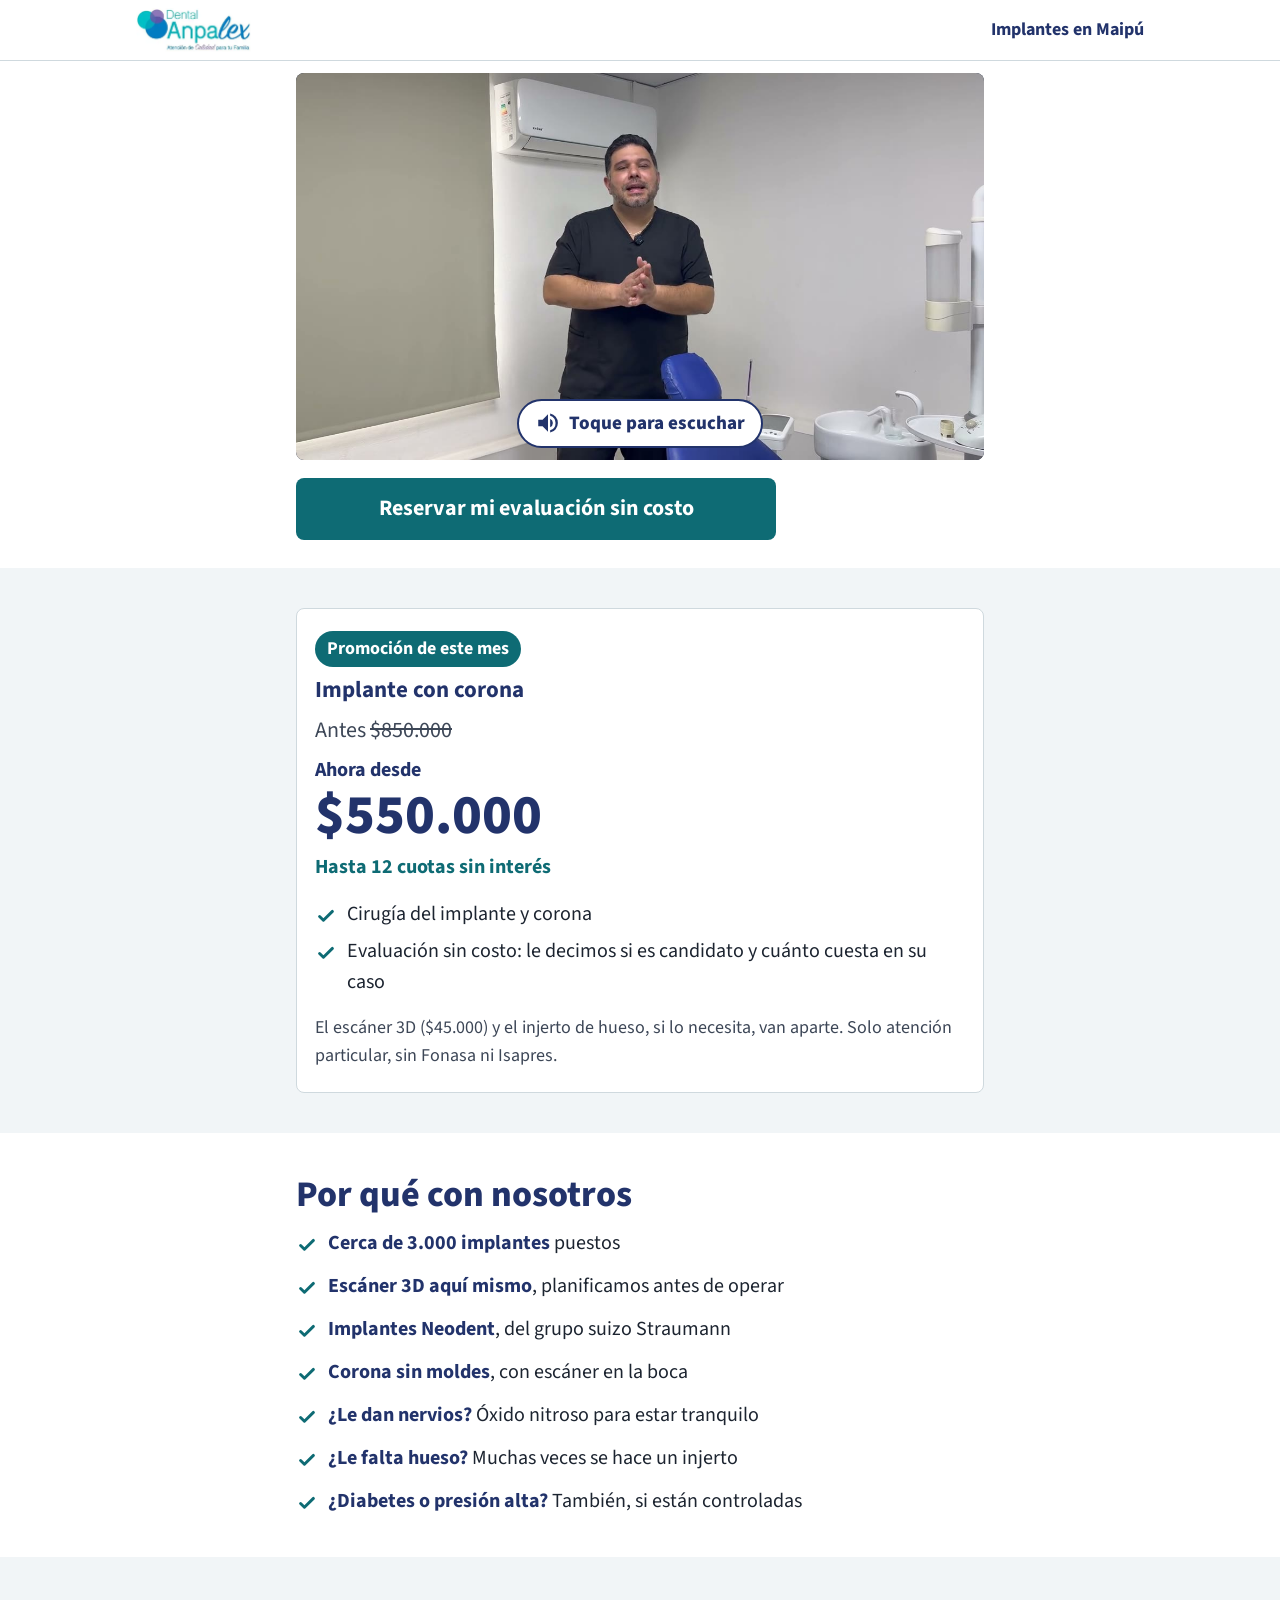
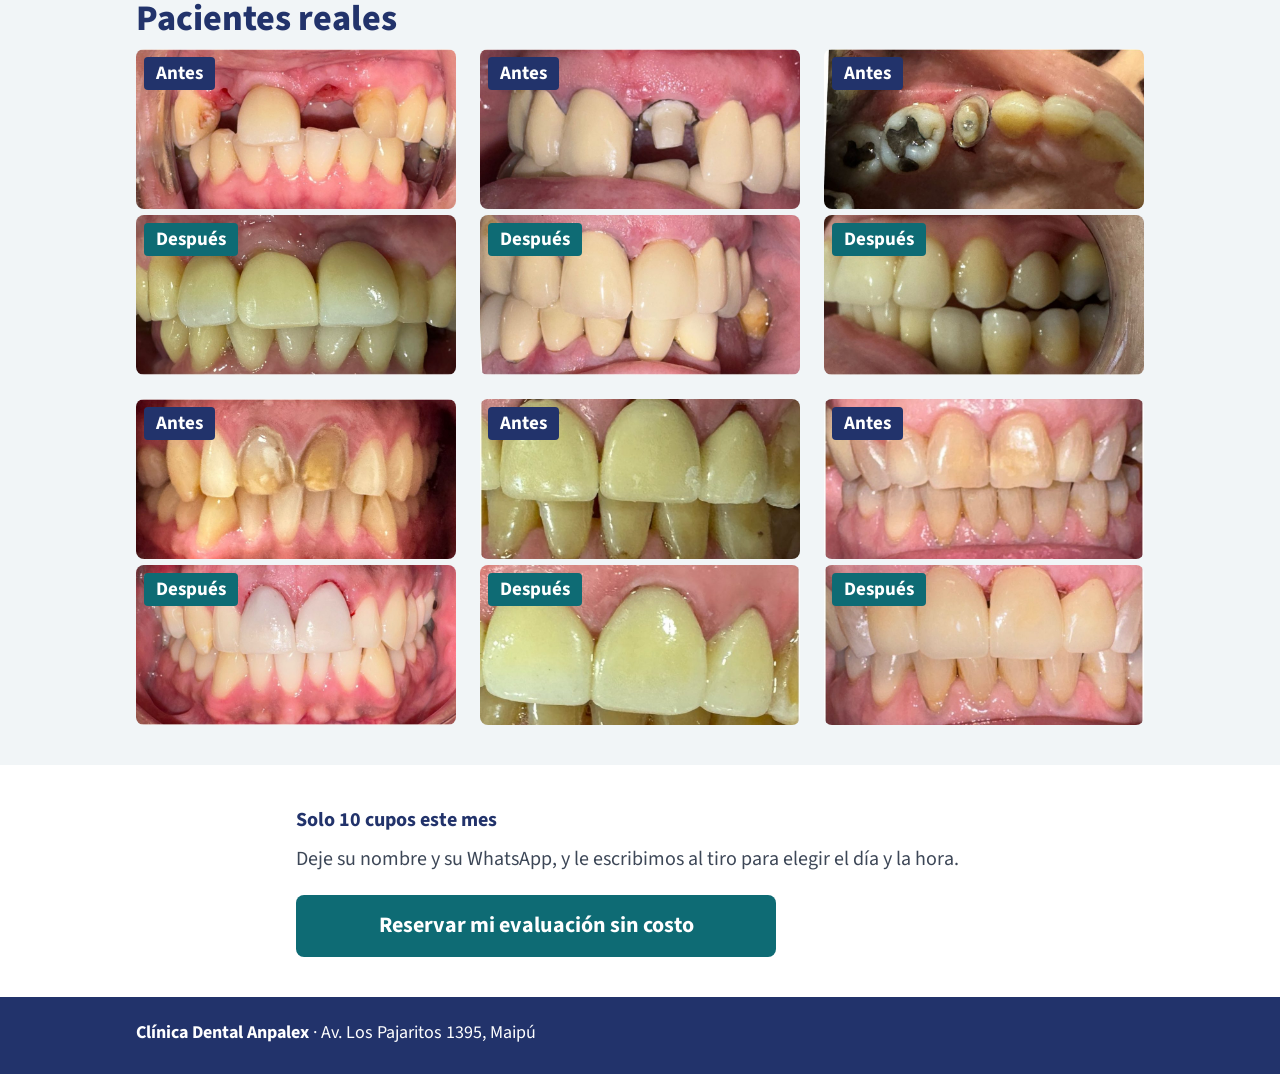
==== commit 9d742dad: "Landing: arriba solo el video del Dr. Herrera (arranca solo, botón para el sonido) y Reservar; info " ====
--- a/index.html
+++ b/index.html
@@ -18,85 +18,61 @@
 </head>
 <body>
 
-  <div class="aviso-borrador" id="avisoBorrador" hidden>BORRADOR · los recuadros amarillos son lo que falta que mande la clínica</div>
-
   <header class="cabecera">
     <div class="envoltura">
       <img src="img/logo-anpalex.png" alt="Clínica Dental Anpalex" width="463" height="177">
-      <div class="lugar">Av. Los Pajaritos 1395<br>Maipú</div>
+      <div class="lugar">Implantes en Maipú</div>
     </div>
   </header>
 
-  <!-- 1. Portada -->
-  <section class="portada">
-    <div class="envoltura">
-      <div class="portada-texto">
-        <span class="etiqueta">Implantes dentales en Maipú</span>
-        <h1>¿Le faltan dientes? Agende su evaluación sin costo para implantes</h1>
-        <p class="bajada">Planificamos su implante con un escáner 3D, aquí mismo en la clínica, para hacerlo con más precisión y seguridad.</p>
-        <a class="boton" href="#reservar" data-abrir>Reservar mi evaluación sin costo</a>
-        <a class="secundario" href="#video">Vea al Dr. Herrera explicarlo</a>
+  <!-- Landing (14-11-2026, Lukas): lo primero es el video del Dr. Herrera andando y el botón; el resto, resumido. -->
+  <section class="arriba" id="video">
+    <div class="envoltura angosto">
+      <div class="video" id="cajaVideo"></div>
+      <a class="boton ancho bajo-video" id="botonArriba" href="#reservar" data-abrir>Reservar mi evaluación sin costo</a>
+    </div>
+  </section>
+
+  <!-- Precio -->
+  <section class="gris">
+    <div class="envoltura angosto">
+      <div class="precio">
+        <span class="promo">Promoción de este mes</span>
+        <h1 class="nombre">Implante con corona</h1>
+        <p class="antes">Antes <s>$850.000</s></p>
+        <p class="desde ahora">Ahora desde</p>
+        <div class="valor">$550.000</div>
+        <span class="cuotas">Hasta 12 cuotas sin interés</span>
+        <ul class="incluye">
+          <li>Cirugía del implante y corona</li>
+          <li>Evaluación sin costo: le decimos si es candidato y cuánto cuesta en su caso</li>
+        </ul>
+        <p class="letra-chica">El escáner 3D ($45.000) y el injerto de hueso, si lo necesita, van aparte. Solo atención particular, sin Fonasa ni Isapres.</p>
       </div>
-      <img class="foto" src="img/doctor-paciente.jpg" alt="Doctor de la clínica mostrándole un implante a una paciente en el sillón" width="1280" height="720">
-    </div>
-  </section>
-
-  <!-- 2. Video del doctor (guion P) -->
-  <section id="video">
-    <div class="envoltura angosto">
-      <div class="video" id="cajaVideo">
-        <div class="hueco">Aquí va el video horizontal de la clínica (guion P).</div>
-      </div>
-      <a class="boton ancho bajo-video" href="#reservar" data-abrir>Reservar mi evaluación sin costo</a>
-    </div>
-  </section>
-
-  <!-- 3. Cómo lo hacemos -->
-  <section class="gris" id="como">
-    <div class="envoltura">
-      <h2>Cómo lo hacemos</h2>
-      <p class="sub">Un equipo que ya ha puesto cerca de 3.000 implantes.</p>
-      <div class="grilla">
-        <div class="tarjeta">
-          <div><h3>Escáner 3D aquí mismo</h3><p>Vemos su hueso en 3D, evaluamos los riesgos y planificamos el implante antes de la cirugía, adaptado a su caso.</p></div>
-        </div>
-        <div class="tarjeta">
-          <div><h3>Marcas reconocidas</h3><p>Trabajamos con marcas de implantes reconocidas, como Neodent, del grupo suizo Straumann.</p></div>
-        </div>
-        <div class="tarjeta">
-          <div><h3>Corona sin moldes</h3><p>Para la corona usamos escáner intraoral, sin moldes incómodos.</p></div>
-        </div>
-        <div class="tarjeta">
-          <div><h3>Si le dan nervios</h3><p>Usamos óxido nitroso, que lo mantiene relajado durante todo el procedimiento.</p></div>
-        </div>
-        <div class="tarjeta">
-          <div><h3>Con diabetes o presión alta</h3><p>Atendemos también a personas con enfermedades de base, siempre que estén controladas con su médico.</p></div>
-        </div>
-        <div class="tarjeta">
-          <div><h3>Si le falta hueso</h3><p>Muchas veces se puede hacer un injerto, con plasma rico en plaquetas de su propia sangre para ayudar a la recuperación.</p></div>
-        </div>
-      </div>
-    </div>
-  </section>
-
-  <!-- 4. Cómo es el tratamiento -->
+    </div>
+  </section>
+
+  <!-- Por qué Anpalex, una línea por idea -->
   <section>
-    <div class="envoltura">
-      <h2>Cómo es el tratamiento</h2>
-      <p class="sub">No le vamos a prometer nada sin verlo.</p>
-      <ol class="pasos">
-        <li><div class="num">1</div><h3>Evaluación sin costo</h3><p>Le decimos si es candidato, cuántas sesiones son y cuánto cuesta en su caso.</p></li>
-        <li><div class="num">2</div><h3>Planificación</h3><p>Con el escáner 3D vemos su hueso y planificamos el implante antes de la cirugía.</p></li>
-        <li><div class="num">3</div><h3>Implante y corona</h3><p>Ponemos el implante y después la corona, tomada con escáner intraoral.</p></li>
-      </ol>
-    </div>
-  </section>
-
-  <!-- 5. Pacientes reales (fotos que mandó la clínica el 27-10, chat 53) -->
+    <div class="envoltura angosto">
+      <h2>Por qué con nosotros</h2>
+      <ul class="incluye razones">
+        <li><span><b>Cerca de 3.000 implantes</b> puestos</span></li>
+        <li><span><b>Escáner 3D aquí mismo</b>, planificamos antes de operar</span></li>
+        <li><span><b>Implantes Neodent</b>, del grupo suizo Straumann</span></li>
+        <li><span><b>Corona sin moldes</b>, con escáner en la boca</span></li>
+        <li><span><b>¿Le dan nervios?</b> Óxido nitroso para estar tranquilo</span></li>
+        <li><span><b>¿Le falta hueso?</b> Muchas veces se hace un injerto</span></li>
+        <li><span><b>¿Diabetes o presión alta?</b> También, si están controladas</span></li>
+      </ul>
+    </div>
+  </section>
+
+  <!-- Pacientes reales (fotos que mandó la clínica el 27-10, chat 53): en el teléfono se deslizan de lado -->
   <section class="gris">
     <div class="envoltura">
-      <h2>Pacientes que ya recuperaron su sonrisa</h2>
-      <p class="sub">Antes y después de pacientes de Clínica Dental Anpalex.</p>
+      <h2>Pacientes reales</h2>
+      <p class="sub deslice">Deslice para ver más →</p>
       <div class="casos">
         <figure class="caso">
           <div><span>Antes</span><img src="img/caso-1-antes.jpg" alt="Dientes del paciente 1 antes del tratamiento" width="1000" height="500" loading="lazy"></div>
@@ -126,64 +102,18 @@
     </div>
   </section>
 
-  <!-- 6. Precio -->
-  <section>
-    <div class="envoltura">
-      <h2>El valor</h2>
-      <div class="precio">
-        <img src="img/implante.jpg" alt="Implante dental con su corona" width="800" height="444">
-        <div class="cuerpo">
-          <span class="promo">Promoción de la clínica</span>
-          <p class="nombre">Implante con corona</p>
-          <p class="antes">Antes <s>$850.000</s></p>
-          <p class="desde ahora">Ahora desde</p>
-          <div class="valor">$550.000</div>
-          <span class="cuotas">Hasta 12 cuotas sin interés</span>
-          <ul class="incluye">
-            <li>Cirugía del implante</li>
-            <li>Corona sobre el implante</li>
-            <li>Evaluación sin costo</li>
-          </ul>
-          <p class="letra-chica">El valor final se confirma en la evaluación, según su caso. El escáner 3D ($45.000) y el injerto de hueso, si su caso lo necesita, se cobran aparte. Atención particular: no trabajamos con Fonasa ni Isapres.</p>
-        </div>
-      </div>
-    </div>
-  </section>
-
-  <!-- 7. Cupos + formulario -->
-  <section class="gris" id="reservar">
-    <div class="envoltura">
-      <h2>Reserve su evaluación sin costo</h2>
+  <!-- Cierre -->
+  <section id="reservar">
+    <div class="envoltura angosto">
       <span class="cupos">Solo 10 cupos este mes</span>
       <p class="sub">Deje su nombre y su WhatsApp, y le escribimos al tiro para elegir el día y la hora.</p>
       <a class="boton ancho" href="#reservar" data-abrir>Reservar mi evaluación sin costo</a>
     </div>
   </section>
 
-  <!-- 8. La clínica -->
-  <section>
-    <div class="envoltura">
-      <h2>Dónde estamos</h2>
-      <img class="foto" src="img/fachada.jpg" alt="Fachada de Clínica Dental Anpalex, Av. Los Pajaritos 1395" width="1000" height="750" loading="lazy">
-      <div class="clinica">
-        <div class="tarjeta">
-          <h3>Clínica Dental Anpalex</h3>
-          <p>Av. Los Pajaritos 1395, Maipú</p>
-          <p style="margin-top:8px;"><a href="https://www.google.com/maps/search/?api=1&query=Av.+Los+Pajaritos+1395,+Maip%C3%BA" target="_blank" rel="noopener">Ver en el mapa</a></p>
-        </div>
-        <div class="tarjeta">
-          <h3>Horario</h3>
-          <p>Lunes a viernes de 9:00 a 13:00 y de 14:00 a 18:00</p>
-          <p>Sábado de 9:00 a 14:00</p>
-        </div>
-      </div>
-    </div>
-  </section>
-
   <footer>
     <div class="envoltura">
       <p><strong>Clínica Dental Anpalex</strong> · Av. Los Pajaritos 1395, Maipú</p>
-      <p>WhatsApp +56 9 7856 5936</p>
     </div>
   </footer>
 
@@ -217,20 +147,33 @@
     (function () {
       var C = window.ANPALEX || {};
 
-      // Video: si está configurado, reemplaza el recuadro amarillo. Si no, la sección se quita
-      // (la página ya está publicada: el público no debe ver el recuadro) y el enlace baja a «Cómo lo hacemos».
-      if (!C.video) {
-        document.getElementById("video").remove();
-        document.querySelector('.portada .secundario').setAttribute("href", "#como");
+      // Video: arranca solo apenas abre la página. Primero intenta con sonido; si el navegador no lo
+      // deja (Chrome, Safari y la app de Instagram/Facebook bloquean el sonido sin un toque), arranca
+      // sin sonido y muestra un botón grande para escucharlo desde el principio.
+      var caja = document.getElementById("cajaVideo");
+      caja.innerHTML = '<video src="' + C.video + '"' + (C.videoPortada ? ' poster="' + C.videoPortada + '"' : '') +
+        ' playsinline preload="auto"></video>' +
+        '<button class="sonido" type="button" id="botonSonido" hidden><span>Toque para escuchar</span></button>';
+      var video = caja.querySelector("video");
+      var botonSonido = document.getElementById("botonSonido");
+      function conControles() { video.controls = true; botonSonido.hidden = true; }
+      botonSonido.addEventListener("click", function () {
+        video.muted = false;
+        video.currentTime = 0;
+        video.play();
+        conControles();
+      });
+      video.muted = false;
+      var intento = video.play();
+      if (intento && intento.then) {
+        intento.then(conControles, function () {
+          video.muted = true;
+          botonSonido.hidden = false;
+          video.play().catch(function () {});
+        });
       } else {
-        var caja = document.getElementById("cajaVideo");
-        caja.innerHTML = /youtube\.com|youtu\.be/.test(C.video)
-          ? '<iframe src="' + C.video + '" title="Implantes en Clínica Anpalex" allow="accelerometer; autoplay; encrypted-media; picture-in-picture" allowfullscreen></iframe>'
-          : '<video src="' + C.video + '"' + (C.videoPortada ? ' poster="' + C.videoPortada + '"' : '') + ' controls playsinline preload="metadata"></video>';
-      }
-
-      // Aviso de borrador mientras quede algún recuadro amarillo
-      if (document.querySelector(".hueco")) document.getElementById("avisoBorrador").hidden = false;
+        conControles();
+      }
 
       // Botón fijo: se esconde cuando está a la vista el botón de arriba o el formulario
       var fijo = document.getElementById("fijo");
@@ -240,7 +183,7 @@
           e.forEach(function (x) { aLaVista.set(x.target, x.isIntersecting); });
           fijo.classList.toggle("oculto", Array.from(aLaVista.values()).some(Boolean));
         }, { threshold: 0.15 });
-        observador.observe(document.querySelector(".portada .boton"));
+        observador.observe(document.getElementById("botonArriba"));
         observador.observe(document.getElementById("reservar"));
       }
 
--- a/estilos.css
+++ b/estilos.css
@@ -163,3 +163,28 @@
 .ventana .formulario { margin-top: 12px; }
 .ventana .cerrar { position: absolute; top: 10px; right: 10px; width: 44px; height: 44px; border: 0; background: transparent; font-size: 34px; line-height: 1; color: var(--suave); cursor: pointer; }
 .bajo-video { margin-top: 18px; }
+
+/* Landing 14-11-2026: video primero, info resumida */
+.cabecera .envoltura { min-height: 60px; }
+.cabecera img { height: 44px; }
+.cabecera .lugar { font-weight: 700; color: var(--azul); }
+section.arriba { padding: 12px 0 28px; }
+@media (max-width: 719px) { section.arriba .envoltura { padding: 0; } section.arriba .video { border-radius: 0; } section.arriba .bajo-video { width: calc(100% - 32px); margin: 14px 16px 0; } }
+.sonido { position: absolute; inset: 0; width: 100%; height: 100%; border: 0; padding: 0; font: inherit; background: transparent; cursor: pointer; display: flex; align-items: flex-end; justify-content: center; }
+.sonido[hidden] { display: none; }
+.sonido span { margin-bottom: 12px; display: inline-flex; align-items: center; gap: 8px; white-space: nowrap; background: #fff; color: var(--azul); font-size: 19px; font-weight: 800; padding: 8px 16px; border-radius: 999px; border: 2px solid var(--azul); }
+.sonido span::before { content: ""; width: 26px; height: 26px; background: url("data:image/svg+xml,%3Csvg xmlns='http://www.w3.org/2000/svg' viewBox='0 0 24 24' fill='%2322336b'%3E%3Cpath d='M3 9v6h4l5 5V4L7 9H3zm13.5 3A4.5 4.5 0 0 0 14 8v8a4.5 4.5 0 0 0 2.5-4zM14 3.2v2.1a7 7 0 0 1 0 13.4v2.1a9 9 0 0 0 0-17.6z'/%3E%3C/svg%3E") center / 26px no-repeat; }
+.precio { max-width: none; background: #fff; padding: 22px 18px; }
+h1.nombre { font-size: 26px; margin: 0; }
+.precio .valor { margin-top: 2px; }
+.razones { margin-top: 12px; gap: 12px; }
+.razones b { color: var(--azul); }
+/* Antes y después: en el teléfono se deslizan de lado, uno por pantalla */
+.deslice { margin-bottom: 12px; }
+@media (max-width: 719px) {
+  .casos { display: flex; overflow-x: auto; scroll-snap-type: x mandatory; gap: 14px; padding-bottom: 8px; margin: 0 -16px; padding-left: 16px; padding-right: 16px; scroll-padding-left: 16px; }
+  .caso { flex: 0 0 86%; scroll-snap-align: start; }
+}
+@media (min-width: 720px) { .deslice { display: none; } }
+#reservar { text-align: left; }
+footer { padding-top: 18px; }
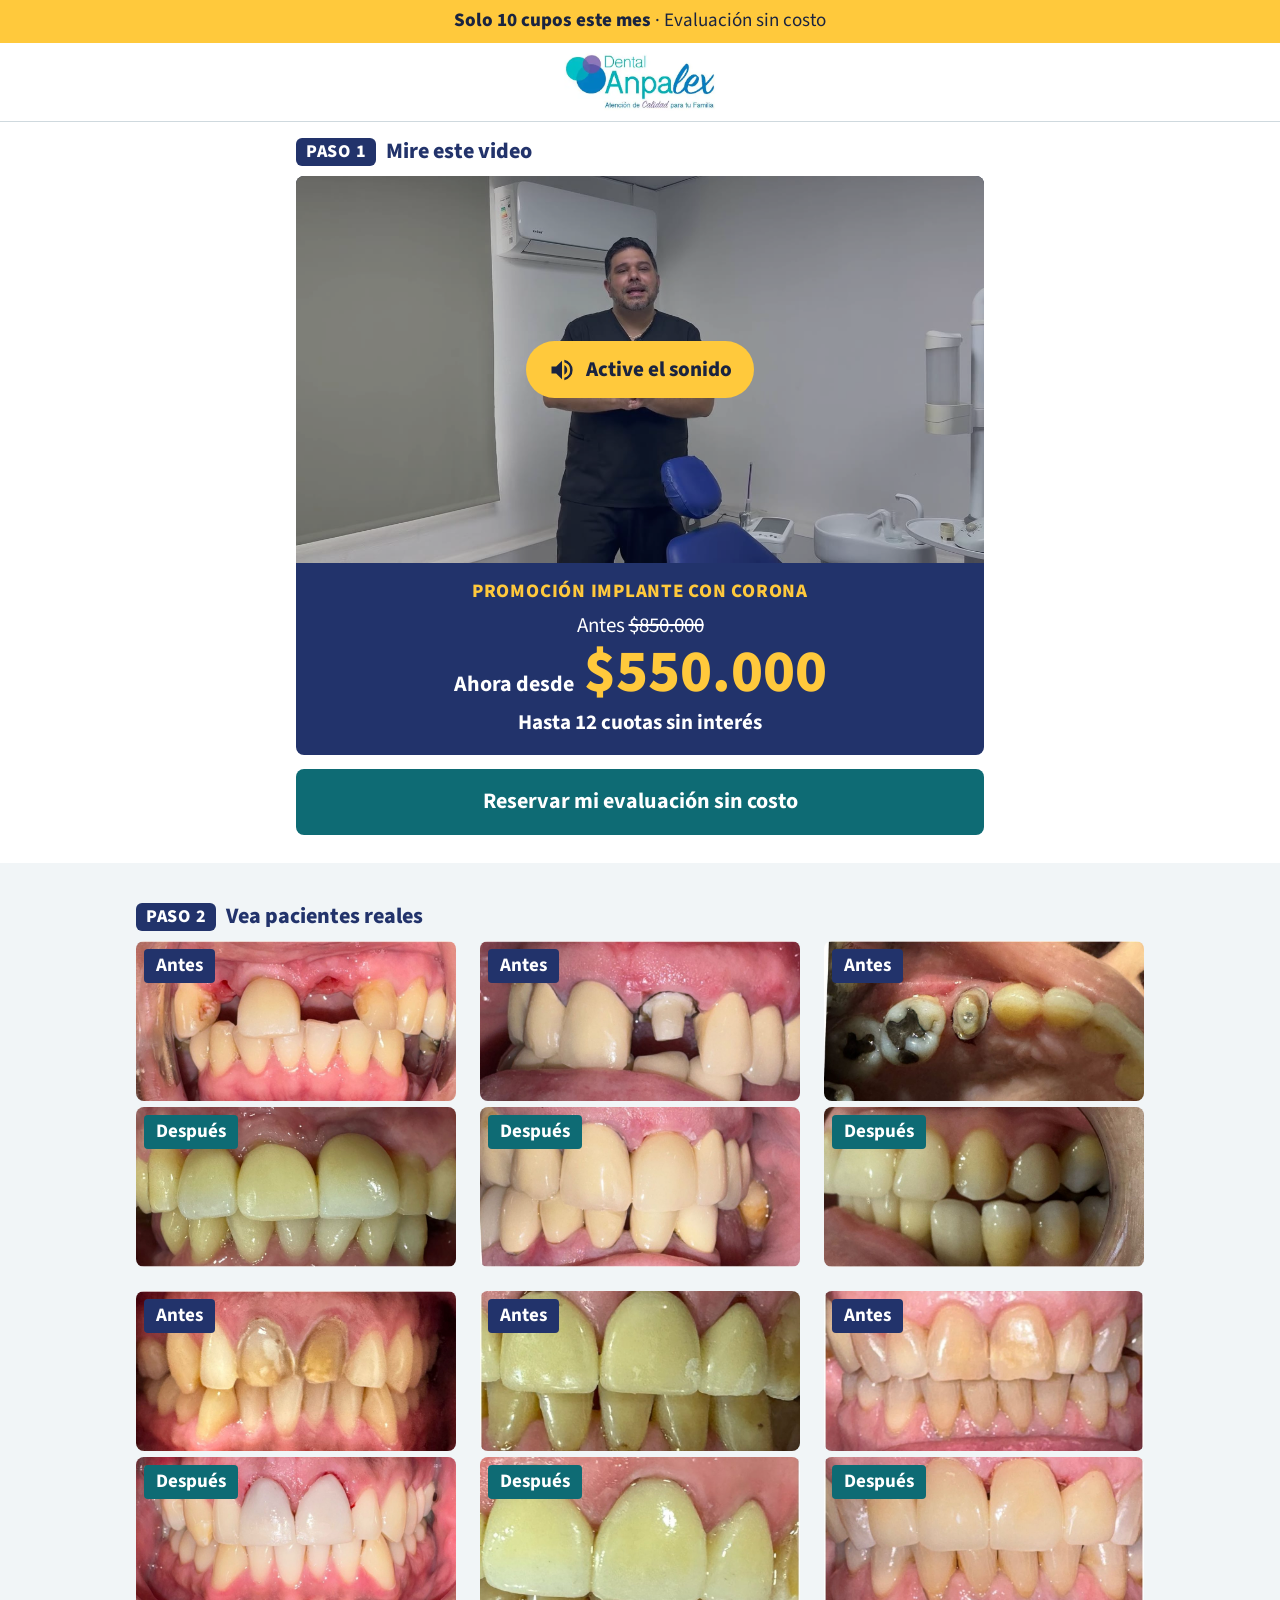
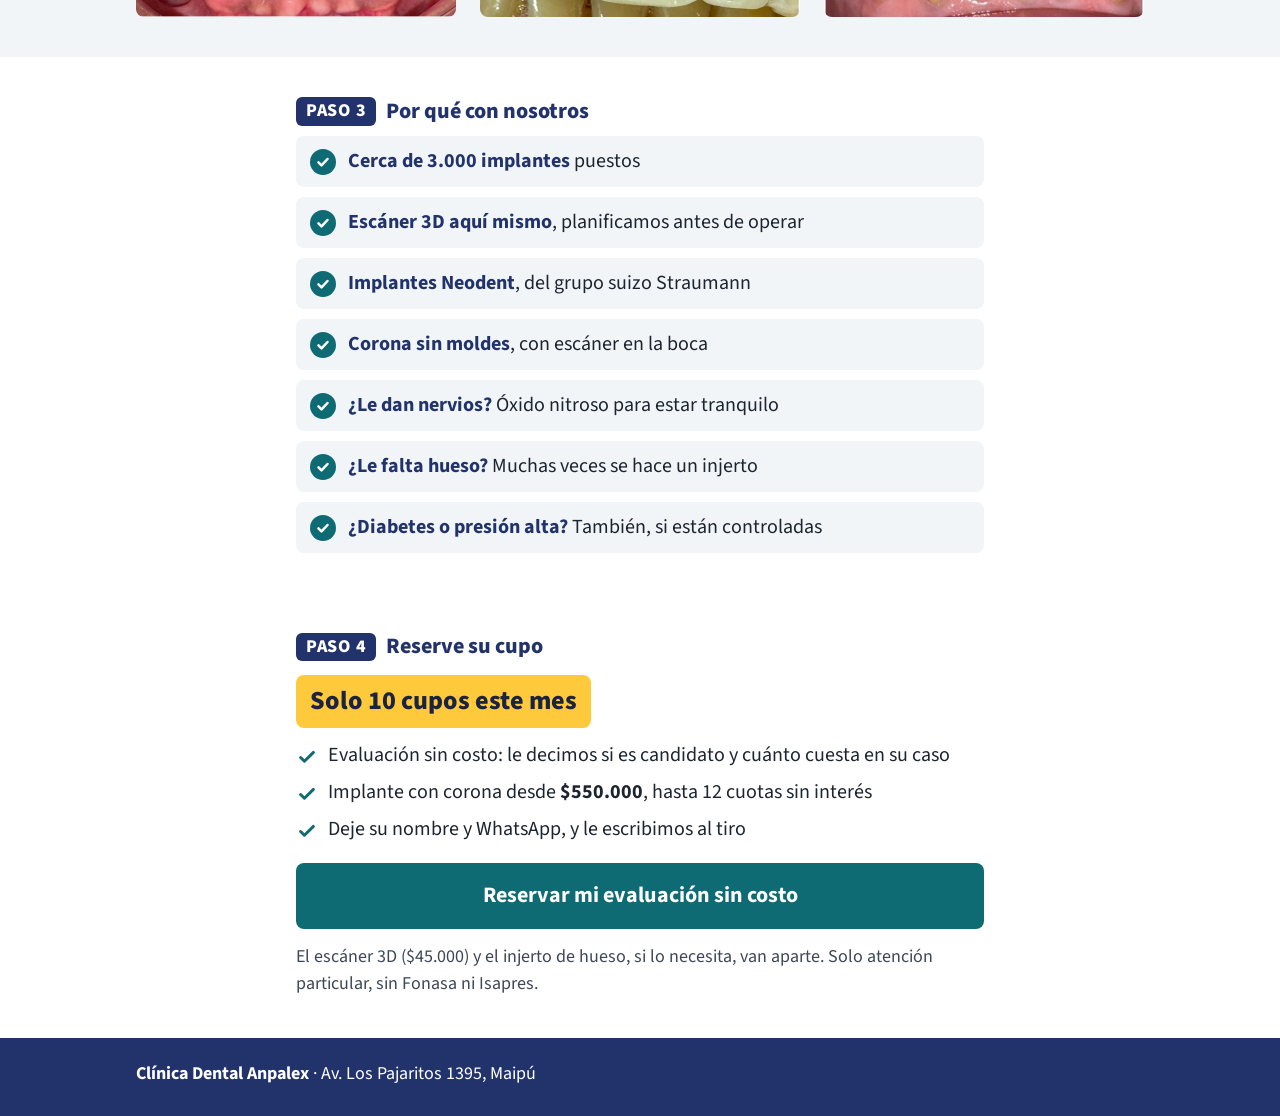
==== commit 434c1c18: "Landing v2: franja «Solo 10 cupos este mes» fija arriba, Paso 1-4, promoción grande bajo el video, b" ====
--- a/index.html
+++ b/index.html
@@ -12,51 +12,75 @@
   <link rel="preconnect" href="https://fonts.googleapis.com">
   <link rel="preconnect" href="https://fonts.gstatic.com" crossorigin>
   <link href="https://fonts.googleapis.com/css2?family=Source+Sans+3:wght@400;600;700;800&display=swap" rel="stylesheet">
-  <link rel="stylesheet" href="estilos.css">
+  <link rel="stylesheet" href="estilos.css?v=20261114c">
   <script src="config.js"></script>
   <script src="pixel.js"></script>
 </head>
 <body>
 
+  <!-- Franja de urgencia: siempre a la vista (14-11, Lukas: «los 10 cupos tienen que verse apenas se vea») -->
+  <div class="franja" id="franja"><b>Solo 10 cupos este mes</b> · Evaluación sin costo</div>
+
   <header class="cabecera">
     <div class="envoltura">
       <img src="img/logo-anpalex.png" alt="Clínica Dental Anpalex" width="463" height="177">
-      <div class="lugar">Implantes en Maipú</div>
     </div>
   </header>
 
-  <!-- Landing (14-11-2026, Lukas): lo primero es el video del Dr. Herrera andando y el botón; el resto, resumido. -->
+  <!-- PASO 1: el video del Dr. Herrera arriba, la promoción y el botón, todo en la primera pantalla -->
   <section class="arriba" id="video">
     <div class="envoltura angosto">
+      <p class="paso"><span>Paso 1</span> Mire este video</p>
       <div class="video" id="cajaVideo"></div>
-      <a class="boton ancho bajo-video" id="botonArriba" href="#reservar" data-abrir>Reservar mi evaluación sin costo</a>
-    </div>
-  </section>
-
-  <!-- Precio -->
+      <div class="promo-caja">
+        <p class="promo-titulo">Promoción implante con corona</p>
+        <p class="promo-antes">Antes <s>$850.000</s></p>
+        <p class="promo-ahora"><span>Ahora desde</span> <b class="valor">$550.000</b></p>
+        <p class="promo-cuotas">Hasta 12 cuotas sin interés</p>
+      </div>
+      <a class="boton ancho grande" id="botonArriba" href="#reservar" data-abrir>Reservar mi evaluación sin costo</a>
+    </div>
+  </section>
+
+  <!-- PASO 2: pacientes reales (fotos que mandó la clínica el 27-10, chat 53); en el teléfono se deslizan de lado -->
   <section class="gris">
-    <div class="envoltura angosto">
-      <div class="precio">
-        <span class="promo">Promoción de este mes</span>
-        <h1 class="nombre">Implante con corona</h1>
-        <p class="antes">Antes <s>$850.000</s></p>
-        <p class="desde ahora">Ahora desde</p>
-        <div class="valor">$550.000</div>
-        <span class="cuotas">Hasta 12 cuotas sin interés</span>
-        <ul class="incluye">
-          <li>Cirugía del implante y corona</li>
-          <li>Evaluación sin costo: le decimos si es candidato y cuánto cuesta en su caso</li>
-        </ul>
-        <p class="letra-chica">El escáner 3D ($45.000) y el injerto de hueso, si lo necesita, van aparte. Solo atención particular, sin Fonasa ni Isapres.</p>
+    <div class="envoltura">
+      <p class="paso"><span>Paso 2</span> Vea pacientes reales</p>
+      <p class="sub deslice">Deslice para ver más →</p>
+      <div class="casos">
+        <figure class="caso">
+          <div><span>Antes</span><img src="img/caso-1-antes.jpg" alt="Dientes del paciente 1 antes del tratamiento" width="1000" height="500" loading="lazy"></div>
+          <div><span class="despues">Después</span><img src="img/caso-1-despues.jpg" alt="Dientes del paciente 1 después del tratamiento" width="1000" height="500" loading="lazy"></div>
+        </figure>
+        <figure class="caso">
+          <div><span>Antes</span><img src="img/caso-2-antes.jpg" alt="Dientes del paciente 2 antes del tratamiento" width="1000" height="500" loading="lazy"></div>
+          <div><span class="despues">Después</span><img src="img/caso-2-despues.jpg" alt="Dientes del paciente 2 después del tratamiento" width="1000" height="500" loading="lazy"></div>
+        </figure>
+        <figure class="caso">
+          <div><span>Antes</span><img src="img/caso-3-antes.jpg" alt="Dientes del paciente 3 antes del tratamiento" width="1000" height="500" loading="lazy"></div>
+          <div><span class="despues">Después</span><img src="img/caso-3-despues.jpg" alt="Dientes del paciente 3 después del tratamiento" width="1000" height="500" loading="lazy"></div>
+        </figure>
+        <figure class="caso">
+          <div><span>Antes</span><img src="img/caso-4-antes.jpg" alt="Dientes del paciente 4 antes del tratamiento" width="1000" height="500" loading="lazy"></div>
+          <div><span class="despues">Después</span><img src="img/caso-4-despues.jpg" alt="Dientes del paciente 4 después del tratamiento" width="1000" height="500" loading="lazy"></div>
+        </figure>
+        <figure class="caso">
+          <div><span>Antes</span><img src="img/caso-5-antes.jpg" alt="Dientes del paciente 5 antes del tratamiento" width="1000" height="500" loading="lazy"></div>
+          <div><span class="despues">Después</span><img src="img/caso-5-despues.jpg" alt="Dientes del paciente 5 después del tratamiento" width="1000" height="500" loading="lazy"></div>
+        </figure>
+        <figure class="caso">
+          <div><span>Antes</span><img src="img/caso-6-antes.jpg" alt="Dientes del paciente 6 antes del tratamiento" width="1000" height="500" loading="lazy"></div>
+          <div><span class="despues">Después</span><img src="img/caso-6-despues.jpg" alt="Dientes del paciente 6 después del tratamiento" width="1000" height="500" loading="lazy"></div>
+        </figure>
       </div>
     </div>
   </section>
 
-  <!-- Por qué Anpalex, una línea por idea -->
+  <!-- PASO 3: por qué con nosotros, una línea por idea -->
   <section>
     <div class="envoltura angosto">
-      <h2>Por qué con nosotros</h2>
-      <ul class="incluye razones">
+      <p class="paso"><span>Paso 3</span> Por qué con nosotros</p>
+      <ul class="razones">
         <li><span><b>Cerca de 3.000 implantes</b> puestos</span></li>
         <li><span><b>Escáner 3D aquí mismo</b>, planificamos antes de operar</span></li>
         <li><span><b>Implantes Neodent</b>, del grupo suizo Straumann</span></li>
@@ -68,46 +92,18 @@
     </div>
   </section>
 
-  <!-- Pacientes reales (fotos que mandó la clínica el 27-10, chat 53): en el teléfono se deslizan de lado -->
-  <section class="gris">
-    <div class="envoltura">
-      <h2>Pacientes reales</h2>
-      <p class="sub deslice">Deslice para ver más →</p>
-      <div class="casos">
-        <figure class="caso">
-          <div><span>Antes</span><img src="img/caso-1-antes.jpg" alt="Dientes del paciente 1 antes del tratamiento" width="1000" height="500" loading="lazy"></div>
-          <div><span class="despues">Después</span><img src="img/caso-1-despues.jpg" alt="Dientes del paciente 1 después del tratamiento" width="1000" height="500" loading="lazy"></div>
-        </figure>
-        <figure class="caso">
-          <div><span>Antes</span><img src="img/caso-2-antes.jpg" alt="Dientes del paciente 2 antes del tratamiento" width="1000" height="500" loading="lazy"></div>
-          <div><span class="despues">Después</span><img src="img/caso-2-despues.jpg" alt="Dientes del paciente 2 después del tratamiento" width="1000" height="500" loading="lazy"></div>
-        </figure>
-        <figure class="caso">
-          <div><span>Antes</span><img src="img/caso-3-antes.jpg" alt="Dientes del paciente 3 antes del tratamiento" width="1000" height="500" loading="lazy"></div>
-          <div><span class="despues">Después</span><img src="img/caso-3-despues.jpg" alt="Dientes del paciente 3 después del tratamiento" width="1000" height="500" loading="lazy"></div>
-        </figure>
-        <figure class="caso">
-          <div><span>Antes</span><img src="img/caso-4-antes.jpg" alt="Dientes del paciente 4 antes del tratamiento" width="1000" height="500" loading="lazy"></div>
-          <div><span class="despues">Después</span><img src="img/caso-4-despues.jpg" alt="Dientes del paciente 4 después del tratamiento" width="1000" height="500" loading="lazy"></div>
-        </figure>
-        <figure class="caso">
-          <div><span>Antes</span><img src="img/caso-5-antes.jpg" alt="Dientes del paciente 5 antes del tratamiento" width="1000" height="500" loading="lazy"></div>
-          <div><span class="despues">Después</span><img src="img/caso-5-despues.jpg" alt="Dientes del paciente 5 después del tratamiento" width="1000" height="500" loading="lazy"></div>
-        </figure>
-        <figure class="caso">
-          <div><span>Antes</span><img src="img/caso-6-antes.jpg" alt="Dientes del paciente 6 antes del tratamiento" width="1000" height="500" loading="lazy"></div>
-          <div><span class="despues">Después</span><img src="img/caso-6-despues.jpg" alt="Dientes del paciente 6 después del tratamiento" width="1000" height="500" loading="lazy"></div>
-        </figure>
-      </div>
-    </div>
-  </section>
-
-  <!-- Cierre -->
-  <section id="reservar">
+  <!-- PASO 4: reservar -->
+  <section class="cierre" id="reservar">
     <div class="envoltura angosto">
-      <span class="cupos">Solo 10 cupos este mes</span>
-      <p class="sub">Deje su nombre y su WhatsApp, y le escribimos al tiro para elegir el día y la hora.</p>
-      <a class="boton ancho" href="#reservar" data-abrir>Reservar mi evaluación sin costo</a>
+      <p class="paso"><span>Paso 4</span> Reserve su cupo</p>
+      <p class="cupos-grande">Solo 10 cupos este mes</p>
+      <ul class="incluye">
+        <li><span>Evaluación sin costo: le decimos si es candidato y cuánto cuesta en su caso</span></li>
+        <li><span>Implante con corona desde <b>$550.000</b>, hasta 12 cuotas sin interés</span></li>
+        <li><span>Deje su nombre y WhatsApp, y le escribimos al tiro</span></li>
+      </ul>
+      <a class="boton ancho grande" href="#reservar" data-abrir>Reservar mi evaluación sin costo</a>
+      <p class="letra-chica">El escáner 3D ($45.000) y el injerto de hueso, si lo necesita, van aparte. Solo atención particular, sin Fonasa ni Isapres.</p>
     </div>
   </section>
 
@@ -153,7 +149,7 @@
       var caja = document.getElementById("cajaVideo");
       caja.innerHTML = '<video src="' + C.video + '"' + (C.videoPortada ? ' poster="' + C.videoPortada + '"' : '') +
         ' playsinline preload="auto"></video>' +
-        '<button class="sonido" type="button" id="botonSonido" hidden><span>Toque para escuchar</span></button>';
+        '<button class="sonido" type="button" id="botonSonido" hidden><span>Active el sonido</span></button>';
       var video = caja.querySelector("video");
       var botonSonido = document.getElementById("botonSonido");
       function conControles() { video.controls = true; botonSonido.hidden = true; }
--- a/estilos.css
+++ b/estilos.css
@@ -164,27 +164,56 @@
 .ventana .cerrar { position: absolute; top: 10px; right: 10px; width: 44px; height: 44px; border: 0; background: transparent; font-size: 34px; line-height: 1; color: var(--suave); cursor: pointer; }
 .bajo-video { margin-top: 18px; }
 
-/* Landing 14-11-2026: video primero, info resumida */
-.cabecera .envoltura { min-height: 60px; }
-.cabecera img { height: 44px; }
-.cabecera .lugar { font-weight: 700; color: var(--azul); }
-section.arriba { padding: 12px 0 28px; }
-@media (max-width: 719px) { section.arriba .envoltura { padding: 0; } section.arriba .video { border-radius: 0; } section.arriba .bajo-video { width: calc(100% - 32px); margin: 14px 16px 0; } }
-.sonido { position: absolute; inset: 0; width: 100%; height: 100%; border: 0; padding: 0; font: inherit; background: transparent; cursor: pointer; display: flex; align-items: flex-end; justify-content: center; }
+/* Landing 14-11-2026 (v2): franja de cupos, Paso 1 a 4 como la competencia, promoción grande */
+:root { --amarillo: #ffc93c; }
+.franja { position: sticky; top: 0; z-index: 20; background: var(--amarillo); color: #1a2440; text-align: center; font-size: 19px; line-height: 1.3; padding: 9px 12px; }
+.franja b { font-weight: 800; }
+.cabecera .envoltura { justify-content: center; min-height: 0; padding-top: 10px; padding-bottom: 10px; }
+.cabecera img { height: 58px; width: auto; }
+.paso { margin: 0 0 10px; font-size: 22px; font-weight: 800; color: var(--azul); line-height: 1.25; display: flex; align-items: center; gap: 10px; }
+.paso span { background: var(--azul); color: #fff; font-size: 18px; font-weight: 800; letter-spacing: .04em; text-transform: uppercase; padding: 3px 10px; border-radius: 6px; }
+section.arriba { padding: 16px 0 28px; }
+section.arriba .video { border-bottom-left-radius: 0; border-bottom-right-radius: 0; }
+@media (max-width: 719px) {
+  section.arriba .envoltura { padding: 0; }
+  section.arriba .paso { padding: 0 16px; }
+  section.arriba .video, section.arriba .promo-caja { border-radius: 0; }
+  section.arriba .boton { width: calc(100% - 32px); margin: 14px 16px 0; }
+}
+/* Botón de sonido encima del video (ningún navegador deja partir con sonido sin un toque) */
+.sonido { position: absolute; inset: 0; width: 100%; height: 100%; border: 0; padding: 0; font: inherit; background: rgba(10, 20, 40, .25); cursor: pointer; display: flex; align-items: center; justify-content: center; }
 .sonido[hidden] { display: none; }
-.sonido span { margin-bottom: 12px; display: inline-flex; align-items: center; gap: 8px; white-space: nowrap; background: #fff; color: var(--azul); font-size: 19px; font-weight: 800; padding: 8px 16px; border-radius: 999px; border: 2px solid var(--azul); }
-.sonido span::before { content: ""; width: 26px; height: 26px; background: url("data:image/svg+xml,%3Csvg xmlns='http://www.w3.org/2000/svg' viewBox='0 0 24 24' fill='%2322336b'%3E%3Cpath d='M3 9v6h4l5 5V4L7 9H3zm13.5 3A4.5 4.5 0 0 0 14 8v8a4.5 4.5 0 0 0 2.5-4zM14 3.2v2.1a7 7 0 0 1 0 13.4v2.1a9 9 0 0 0 0-17.6z'/%3E%3C/svg%3E") center / 26px no-repeat; }
-.precio { max-width: none; background: #fff; padding: 22px 18px; }
-h1.nombre { font-size: 26px; margin: 0; }
-.precio .valor { margin-top: 2px; }
-.razones { margin-top: 12px; gap: 12px; }
+.sonido span { display: inline-flex; align-items: center; gap: 10px; white-space: nowrap; background: var(--amarillo); color: #1a2440; font-size: 21px; font-weight: 800; padding: 12px 22px; border-radius: 999px; animation: latido 1.4s ease-in-out infinite; }
+.sonido span::before { content: ""; width: 28px; height: 28px; background: url("data:image/svg+xml,%3Csvg xmlns='http://www.w3.org/2000/svg' viewBox='0 0 24 24' fill='%231a2440'%3E%3Cpath d='M3 9v6h4l5 5V4L7 9H3zm13.5 3A4.5 4.5 0 0 0 14 8v8a4.5 4.5 0 0 0 2.5-4zM14 3.2v2.1a7 7 0 0 1 0 13.4v2.1a9 9 0 0 0 0-17.6z'/%3E%3C/svg%3E") center / 28px no-repeat; }
+@keyframes latido { 50% { transform: scale(1.07); } }
+@media (prefers-reduced-motion: reduce) { .sonido span { animation: none; } }
+/* Promoción, pegada bajo el video */
+.promo-caja { background: var(--azul); color: #fff; border-radius: 0 0 var(--radio) var(--radio); padding: 14px 18px 16px; text-align: center; }
+.promo-titulo { margin: 0; font-size: 19px; font-weight: 800; text-transform: uppercase; letter-spacing: .04em; color: var(--amarillo); }
+.promo-antes { margin: 2px 0 0; font-size: 21px; color: #fff; }
+.promo-antes s { text-decoration-thickness: 2px; }
+.promo-ahora { margin: 0; display: flex; align-items: baseline; justify-content: center; gap: 10px; flex-wrap: wrap; }
+.promo-ahora span { font-size: 22px; font-weight: 700; }
+.promo-ahora .valor { font-size: clamp(46px, 13vw, 60px); font-weight: 800; line-height: 1.05; color: var(--amarillo); }
+.promo-cuotas { margin: 2px 0 0; font-size: 21px; font-weight: 700; }
+.boton.grande { min-height: 66px; font-size: 22px; padding-left: 12px; padding-right: 12px; }
+section.arriba .boton { margin-top: 14px; }
+@media (min-width: 900px) { .boton.grande { max-width: none; } }
+/* Paso 3 */
+.razones { list-style: none; padding: 0; margin: 4px 0 0; display: grid; gap: 10px; }
+.razones li { display: flex; gap: 12px; align-items: flex-start; background: var(--fondo-2); border-radius: var(--radio); padding: 12px 14px; line-height: 1.35; }
+.razones li::before { content: ""; flex: 0 0 26px; height: 26px; margin-top: 1px; border-radius: 50%; background: var(--boton) url("data:image/svg+xml,%3Csvg xmlns='http://www.w3.org/2000/svg' viewBox='0 0 24 24' fill='none' stroke='%23fff' stroke-width='3.4' stroke-linecap='round' stroke-linejoin='round'%3E%3Cpath d='M6 12.5l4 4L18 8'/%3E%3C/svg%3E") center / 18px no-repeat; }
 .razones b { color: var(--azul); }
-/* Antes y después: en el teléfono se deslizan de lado, uno por pantalla */
+/* Paso 2 */
 .deslice { margin-bottom: 12px; }
 @media (max-width: 719px) {
   .casos { display: flex; overflow-x: auto; scroll-snap-type: x mandatory; gap: 14px; padding-bottom: 8px; margin: 0 -16px; padding-left: 16px; padding-right: 16px; scroll-padding-left: 16px; }
   .caso { flex: 0 0 86%; scroll-snap-align: start; }
 }
 @media (min-width: 720px) { .deslice { display: none; } }
-#reservar { text-align: left; }
+/* Paso 4 */
+.cupos-grande { margin: 4px 0 12px; display: inline-block; background: var(--amarillo); color: #1a2440; font-size: 26px; font-weight: 800; padding: 6px 14px; border-radius: var(--radio); }
+.cierre .incluye { margin: 0 0 18px; }
+.cierre .letra-chica { margin-top: 14px; }
 footer { padding-top: 18px; }
+.fijo { z-index: 15; }
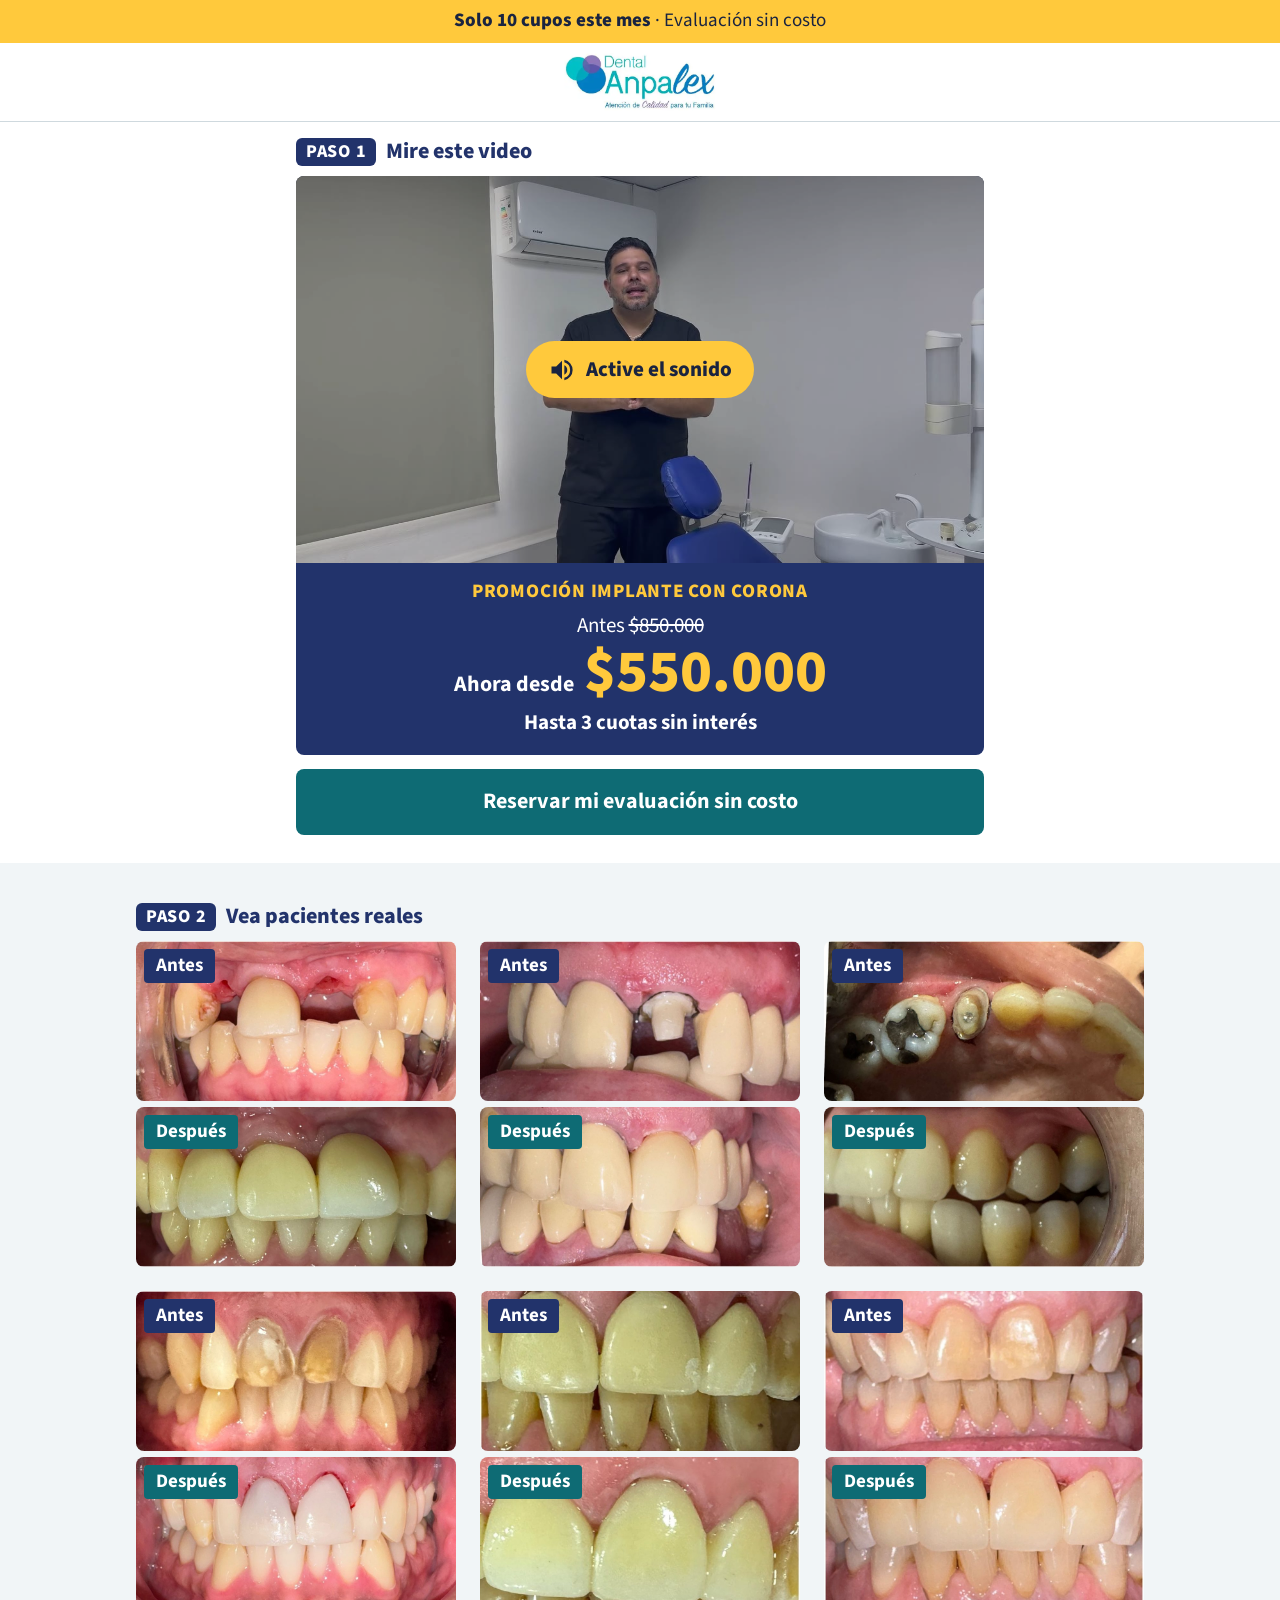
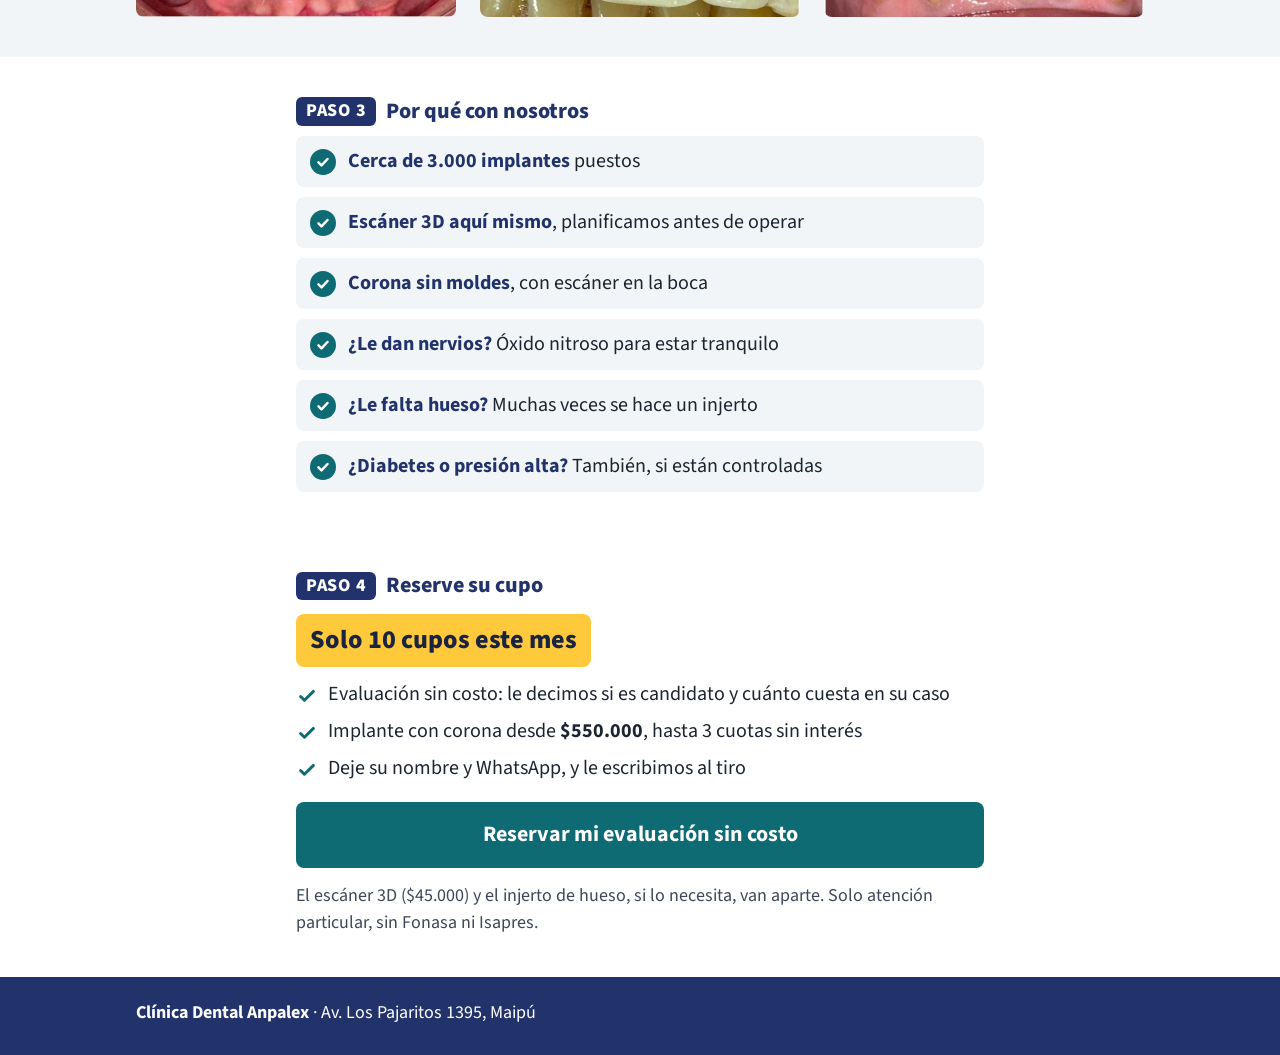
==== commit 20cbda68: "Implantes: hasta 3 cuotas sin interés (el banco no da 12) y sin nombrar la marca del implante, pedid" ====
--- a/index.html
+++ b/index.html
@@ -4,11 +4,12 @@
   <meta charset="utf-8">
   <meta name="viewport" content="width=device-width, initial-scale=1">
   <title>Implantes dentales en Maipú | Clínica Dental Anpalex</title>
-  <meta name="description" content="Promoción: implante con corona antes $850.000, ahora desde $550.000, hasta 12 cuotas sin interés y evaluación sin costo. Clínica Dental Anpalex, Av. Los Pajaritos 1395, Maipú.">
+  <meta name="description" content="Promoción: implante con corona antes $850.000, ahora desde $550.000, hasta 3 cuotas sin interés y evaluación sin costo. Clínica Dental Anpalex, Av. Los Pajaritos 1395, Maipú.">
   <meta property="og:title" content="Implantes dentales en Maipú | Clínica Dental Anpalex">
-  <meta property="og:description" content="Evaluación sin costo. Promoción: implante con corona antes $850.000, ahora desde $550.000, hasta 12 cuotas sin interés.">
+  <meta property="og:description" content="Evaluación sin costo. Promoción: implante con corona antes $850.000, ahora desde $550.000, hasta 3 cuotas sin interés.">
   <meta property="og:image" content="img/implante.jpg">
-  <link rel="icon" href="img/logo-anpalex.png">
+  <link rel="icon" type="image/png" sizes="64x64" href="img/icono-anpalex-64.png">
+  <link rel="apple-touch-icon" href="img/icono-anpalex-180.png">
   <link rel="preconnect" href="https://fonts.googleapis.com">
   <link rel="preconnect" href="https://fonts.gstatic.com" crossorigin>
   <link href="https://fonts.googleapis.com/css2?family=Source+Sans+3:wght@400;600;700;800&display=swap" rel="stylesheet">
@@ -36,7 +37,7 @@
         <p class="promo-titulo">Promoción implante con corona</p>
         <p class="promo-antes">Antes <s>$850.000</s></p>
         <p class="promo-ahora"><span>Ahora desde</span> <b class="valor">$550.000</b></p>
-        <p class="promo-cuotas">Hasta 12 cuotas sin interés</p>
+        <p class="promo-cuotas">Hasta 3 cuotas sin interés</p>
       </div>
       <a class="boton ancho grande" id="botonArriba" href="#reservar" data-abrir>Reservar mi evaluación sin costo</a>
     </div>
@@ -83,7 +84,6 @@
       <ul class="razones">
         <li><span><b>Cerca de 3.000 implantes</b> puestos</span></li>
         <li><span><b>Escáner 3D aquí mismo</b>, planificamos antes de operar</span></li>
-        <li><span><b>Implantes Neodent</b>, del grupo suizo Straumann</span></li>
         <li><span><b>Corona sin moldes</b>, con escáner en la boca</span></li>
         <li><span><b>¿Le dan nervios?</b> Óxido nitroso para estar tranquilo</span></li>
         <li><span><b>¿Le falta hueso?</b> Muchas veces se hace un injerto</span></li>
@@ -99,7 +99,7 @@
       <p class="cupos-grande">Solo 10 cupos este mes</p>
       <ul class="incluye">
         <li><span>Evaluación sin costo: le decimos si es candidato y cuánto cuesta en su caso</span></li>
-        <li><span>Implante con corona desde <b>$550.000</b>, hasta 12 cuotas sin interés</span></li>
+        <li><span>Implante con corona desde <b>$550.000</b>, hasta 3 cuotas sin interés</span></li>
         <li><span>Deje su nombre y WhatsApp, y le escribimos al tiro</span></li>
       </ul>
       <a class="boton ancho grande" href="#reservar" data-abrir>Reservar mi evaluación sin costo</a>
